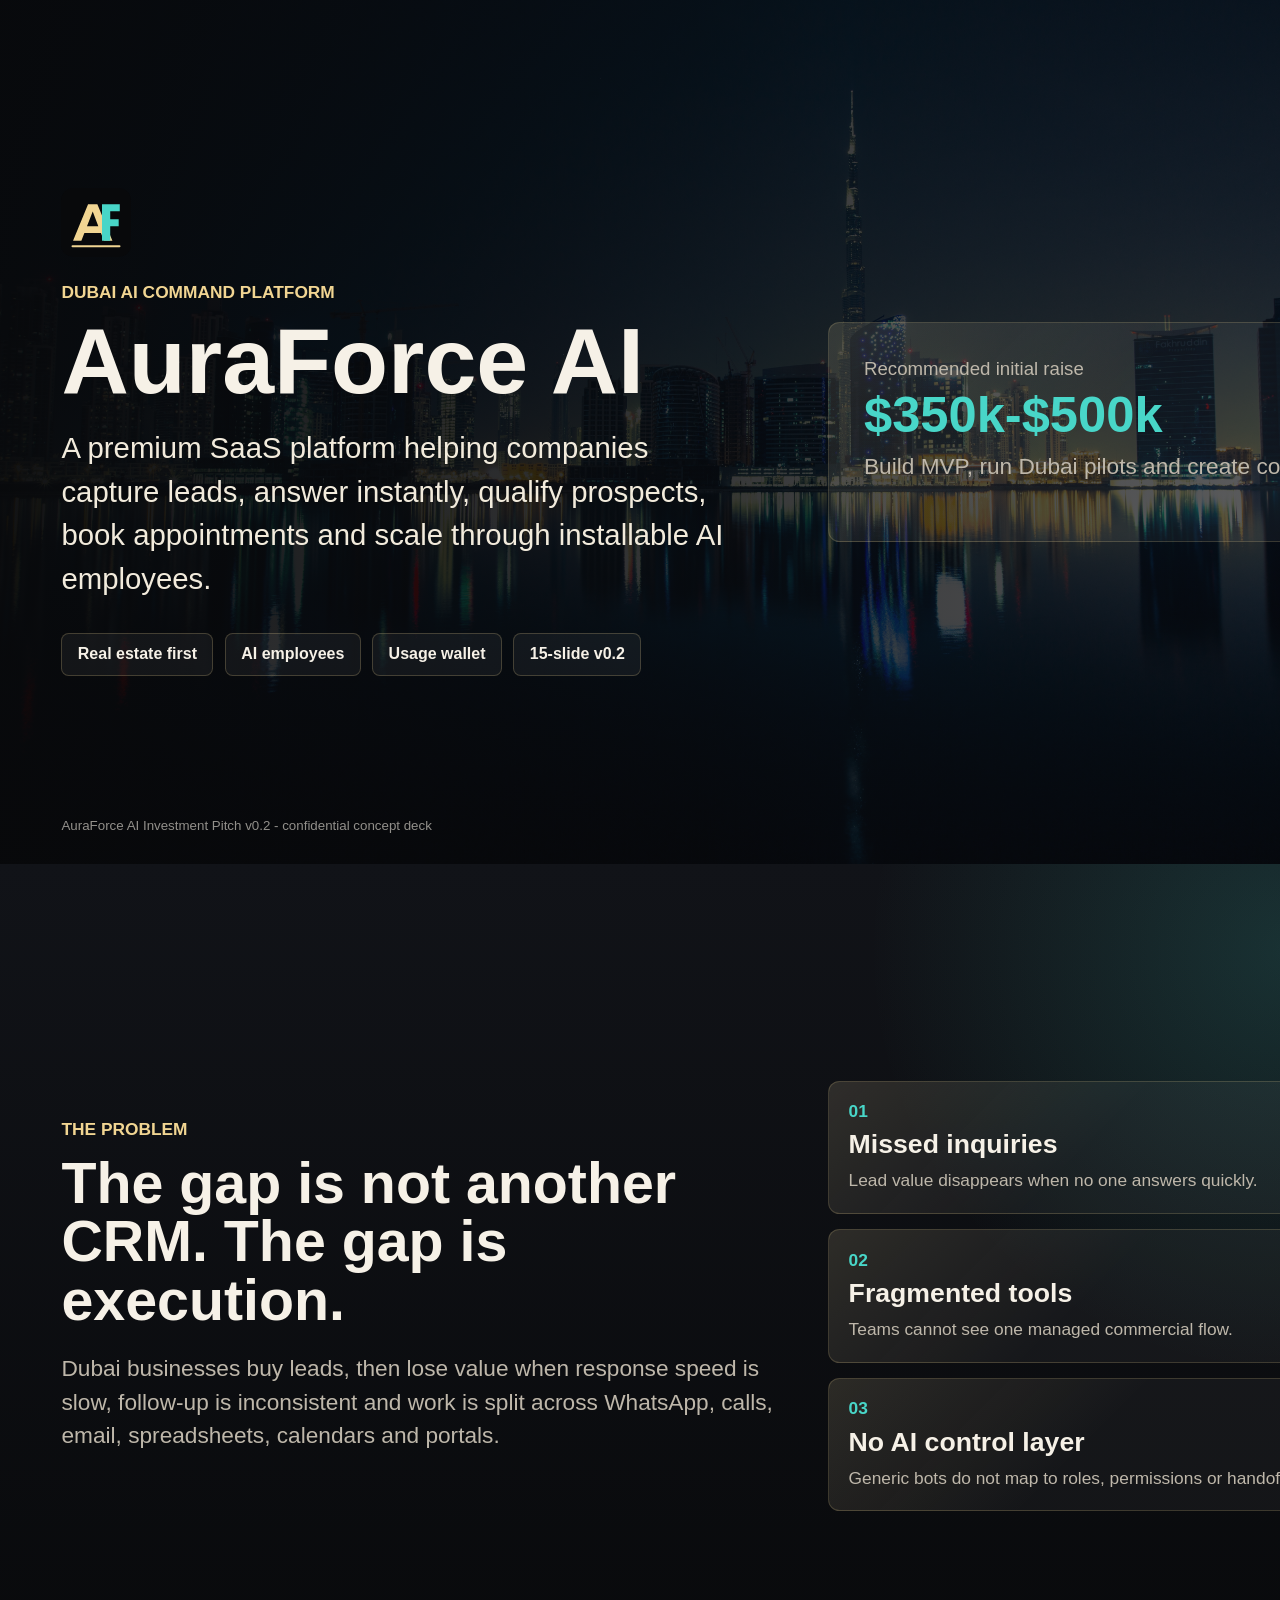
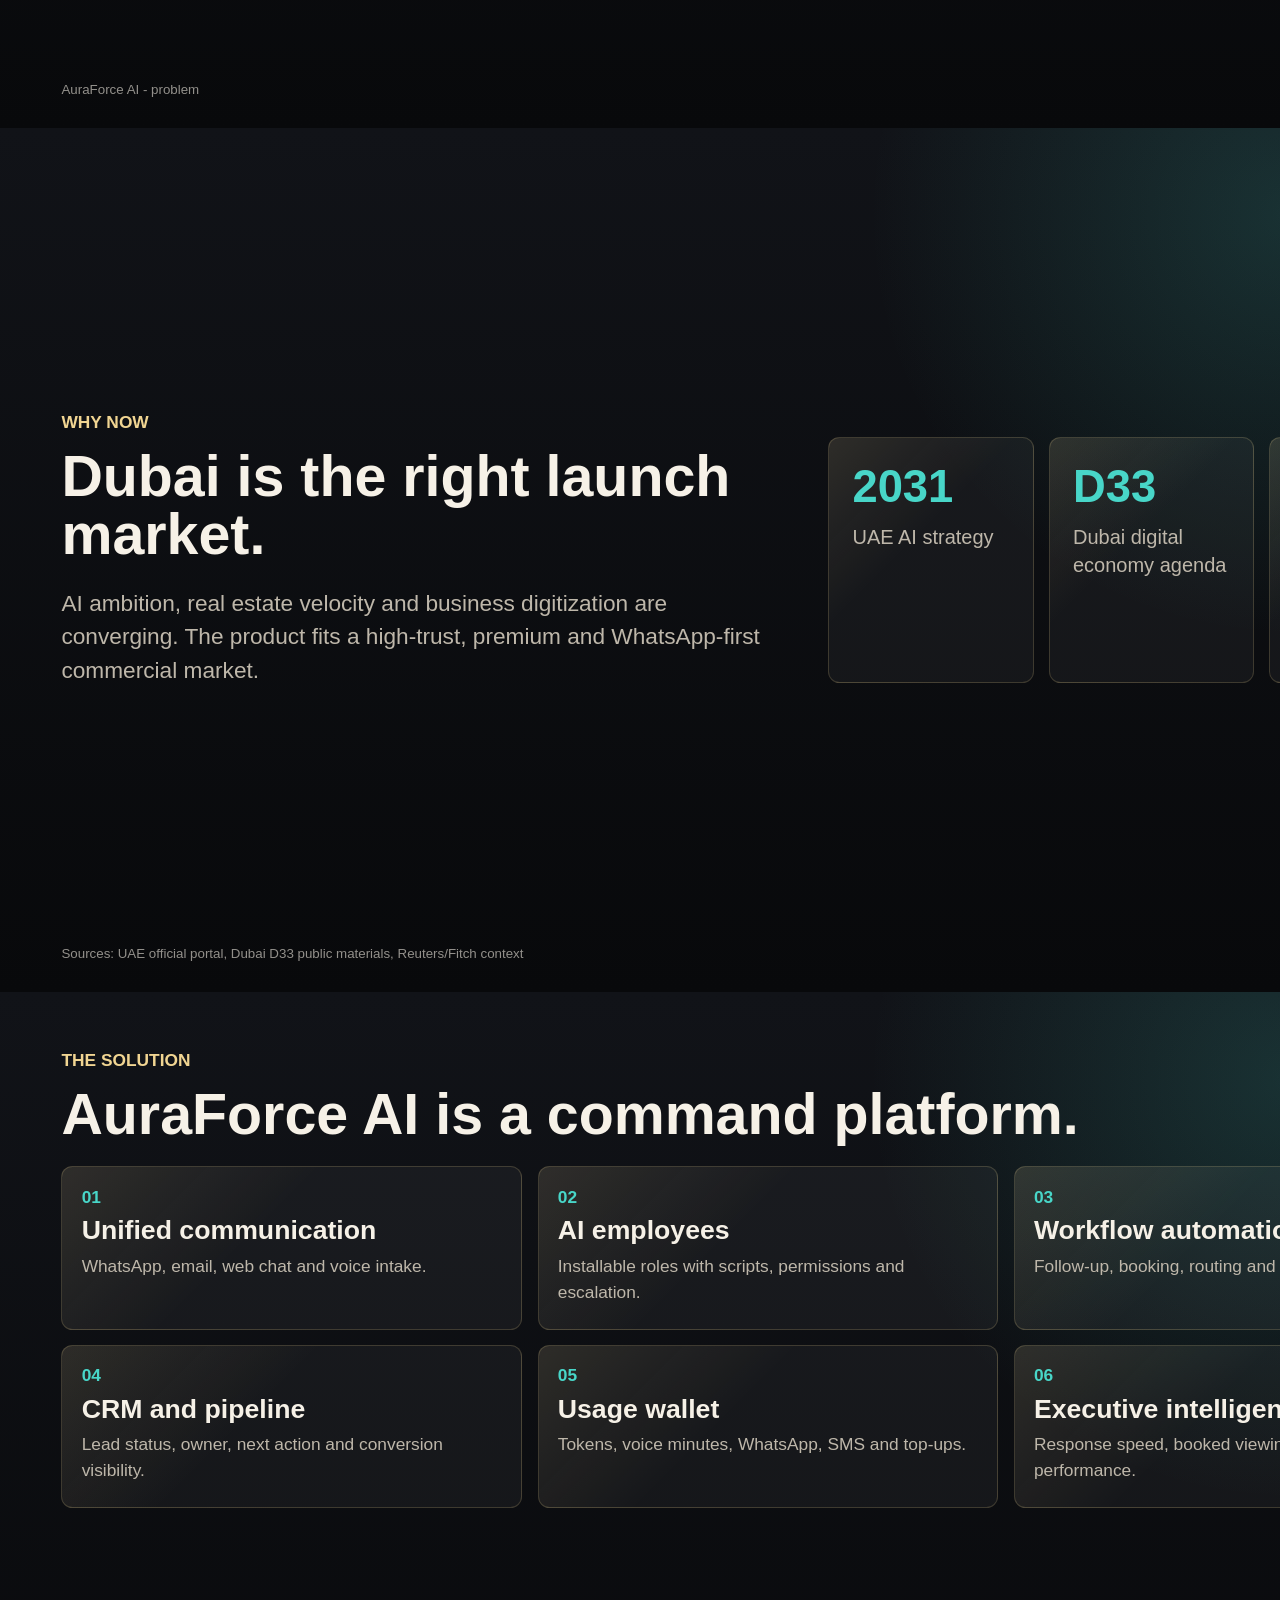
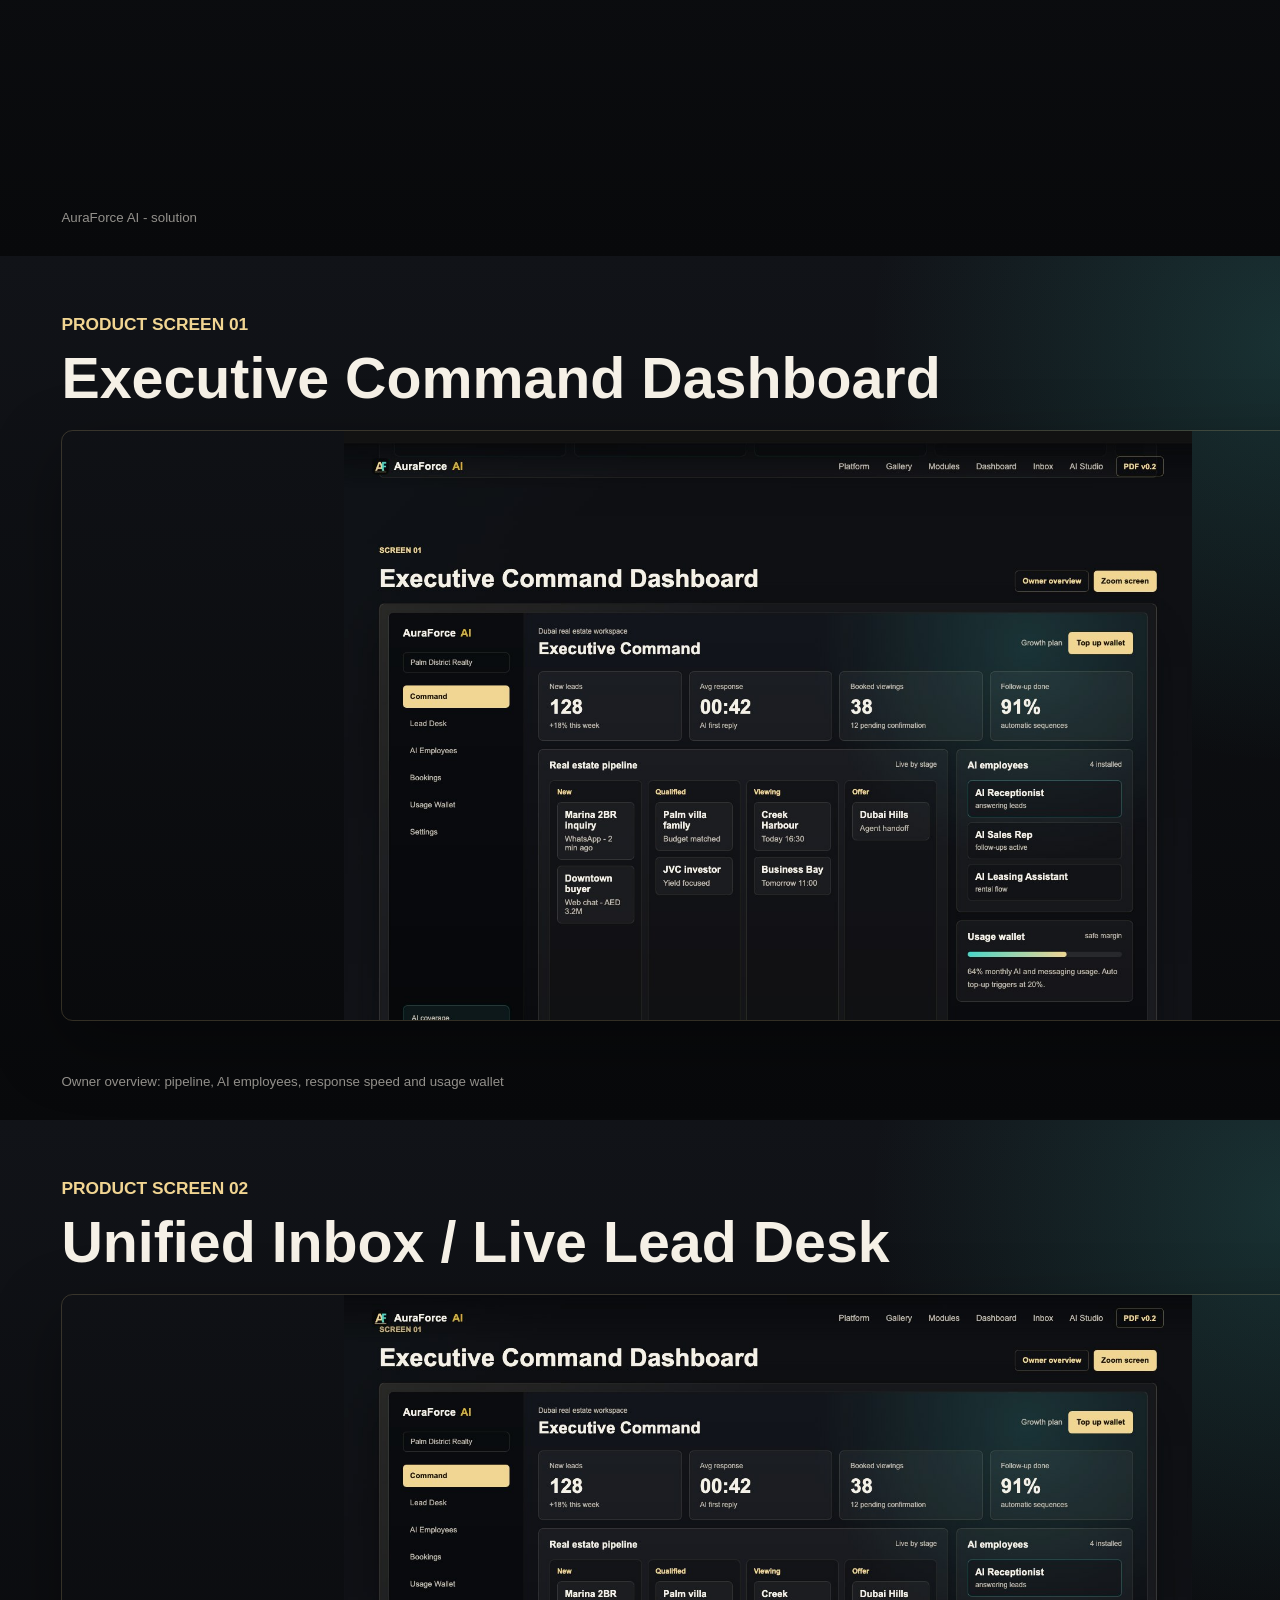
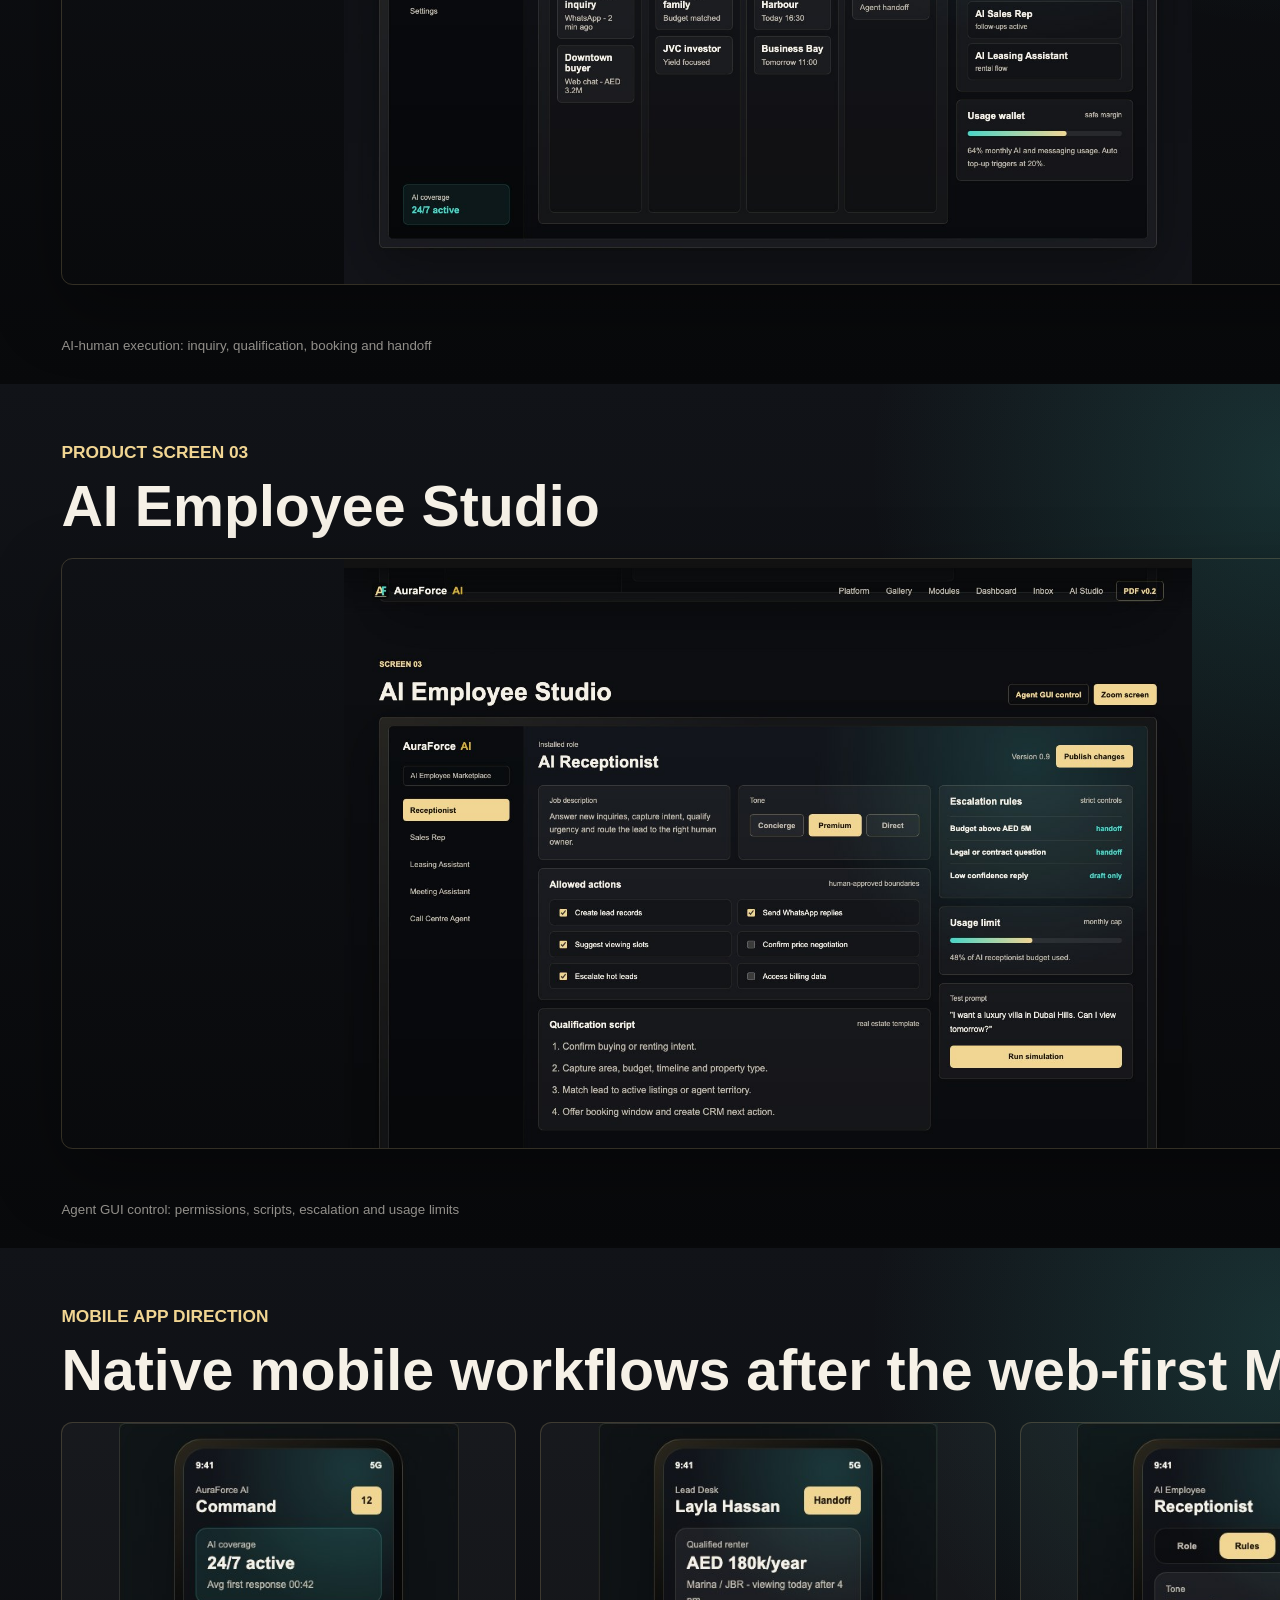
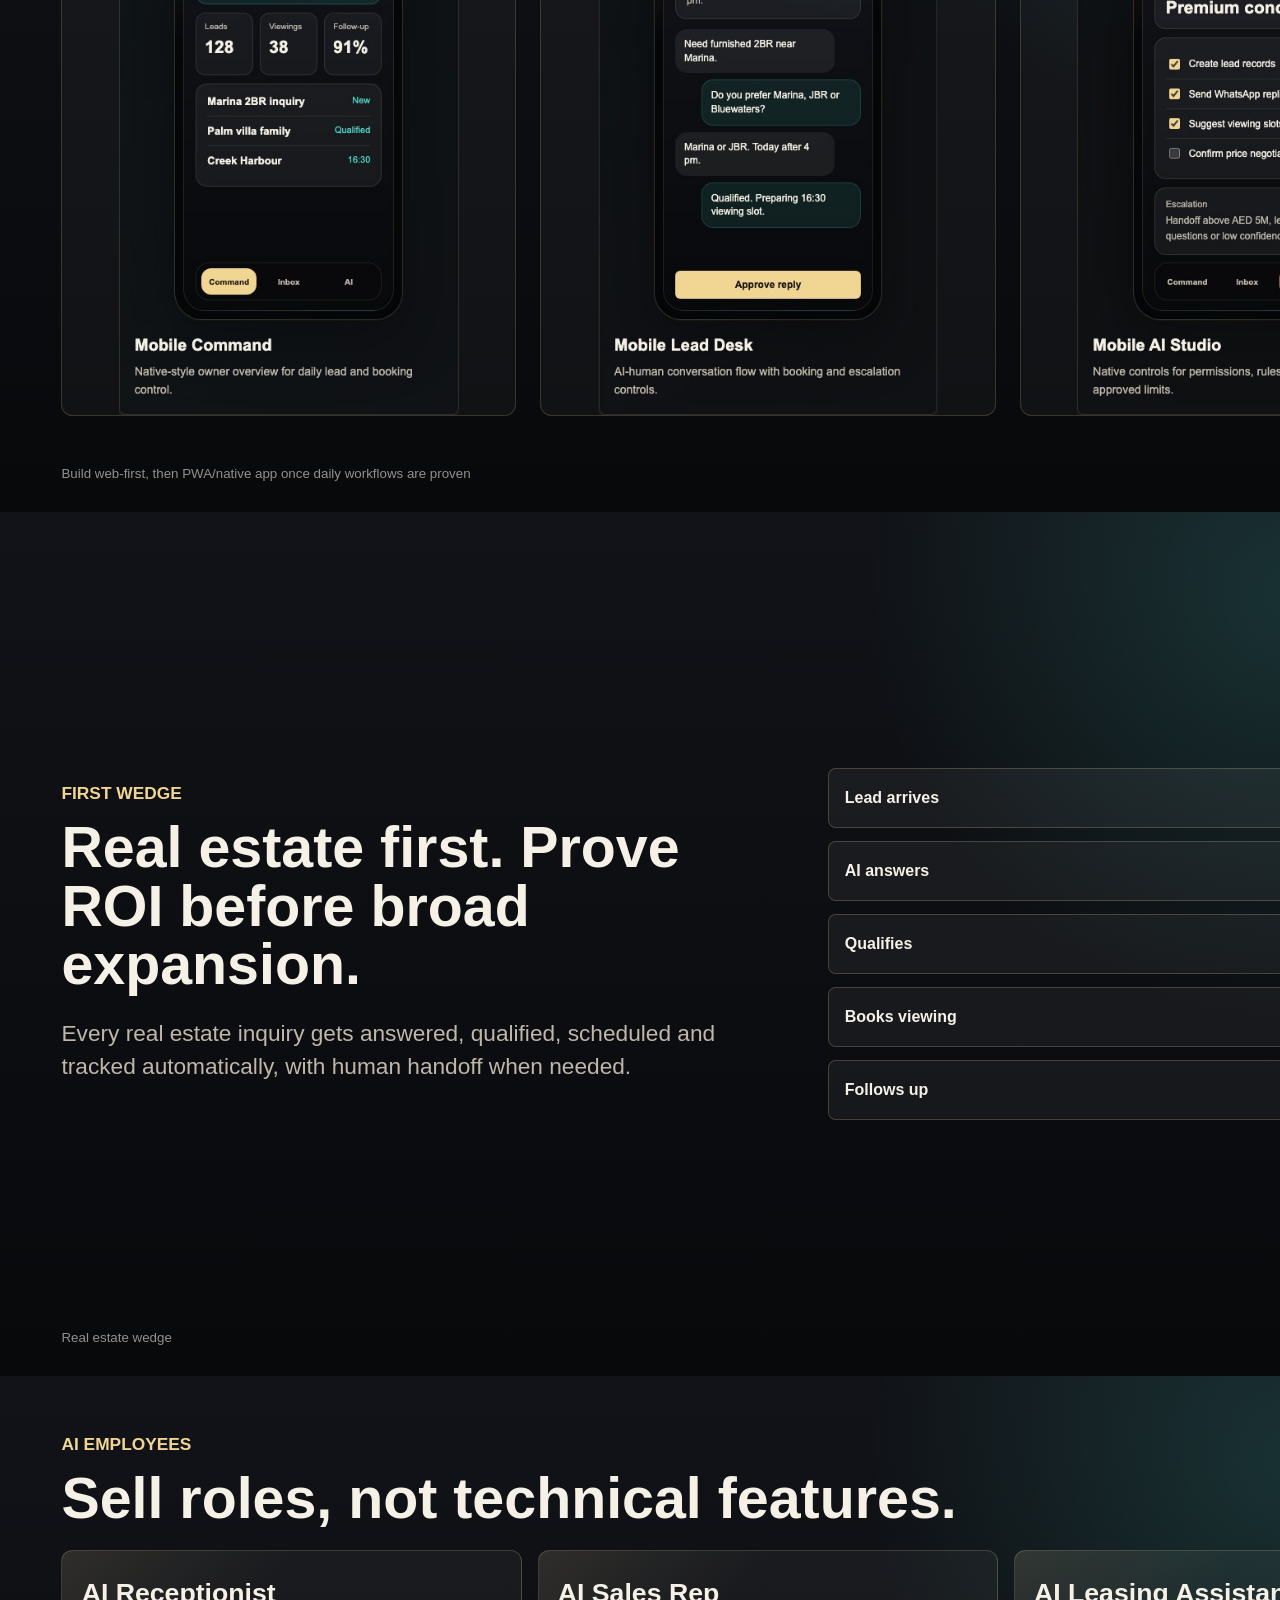
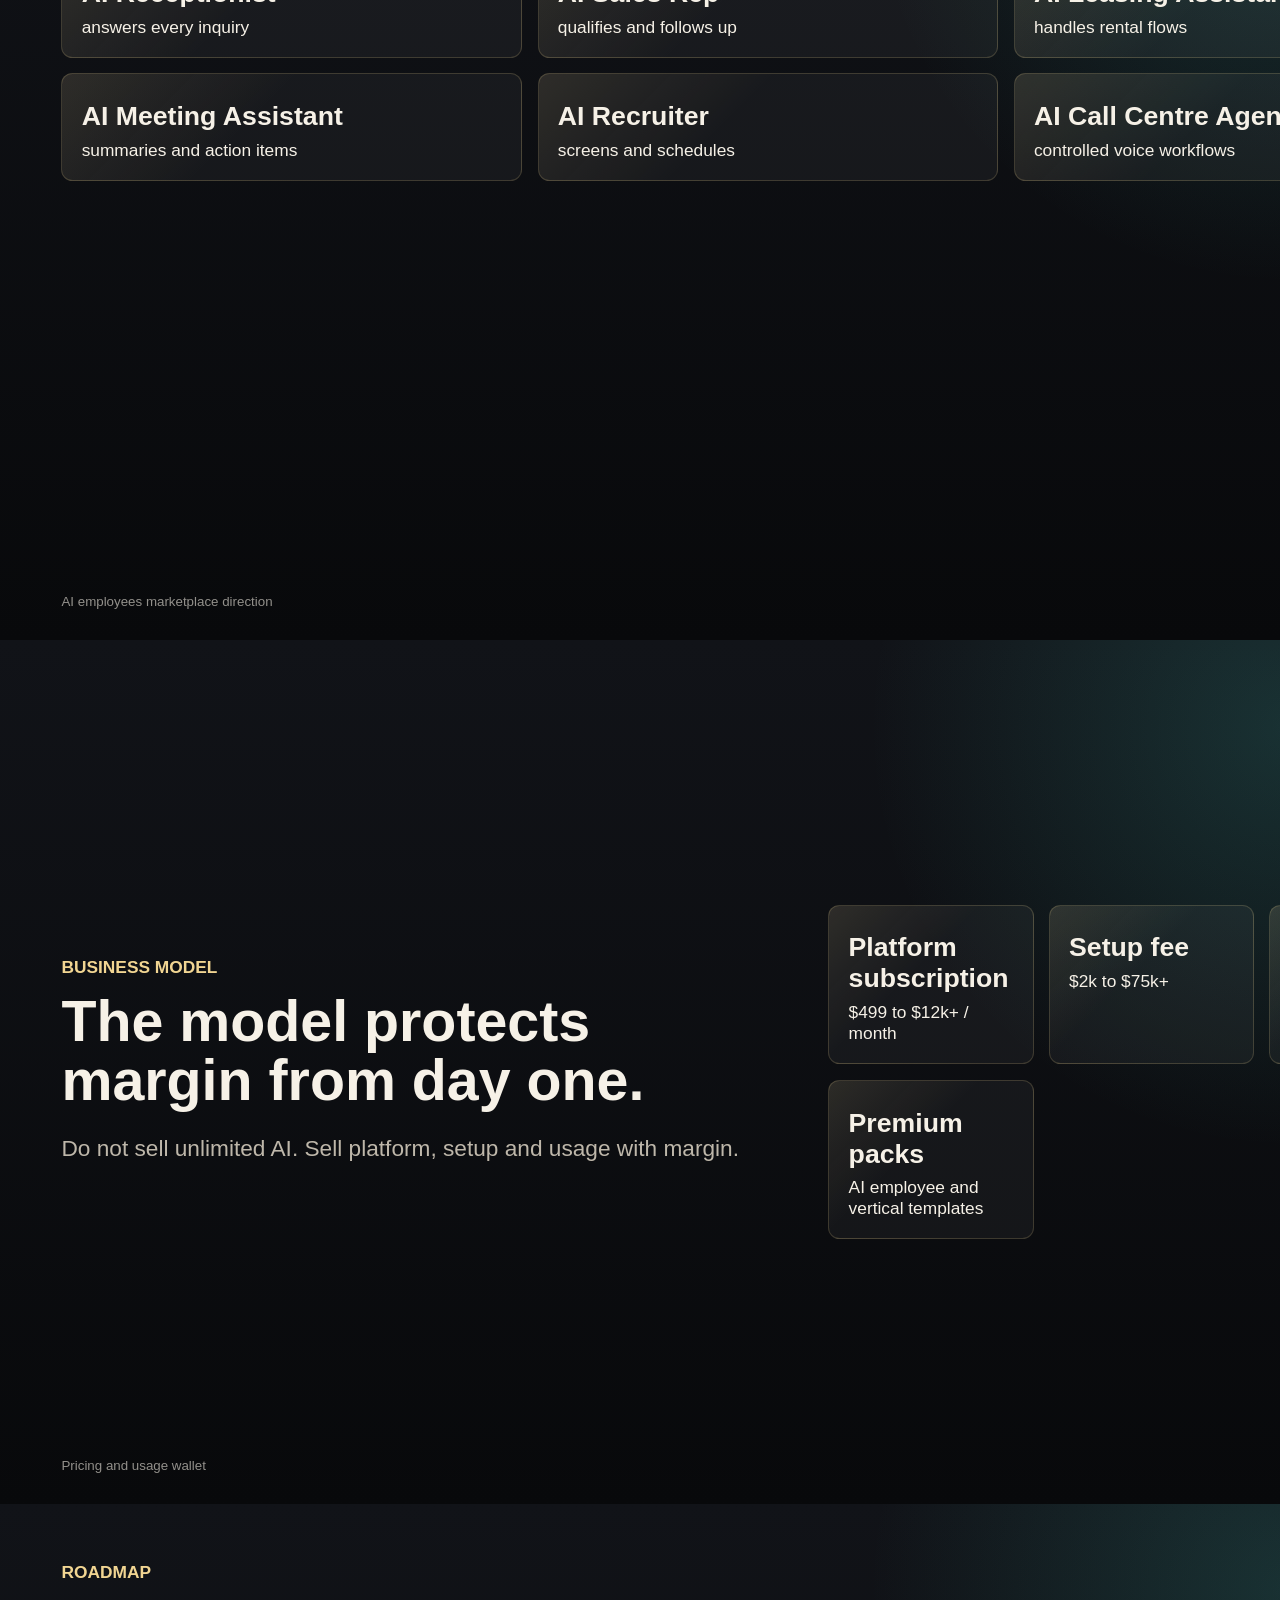
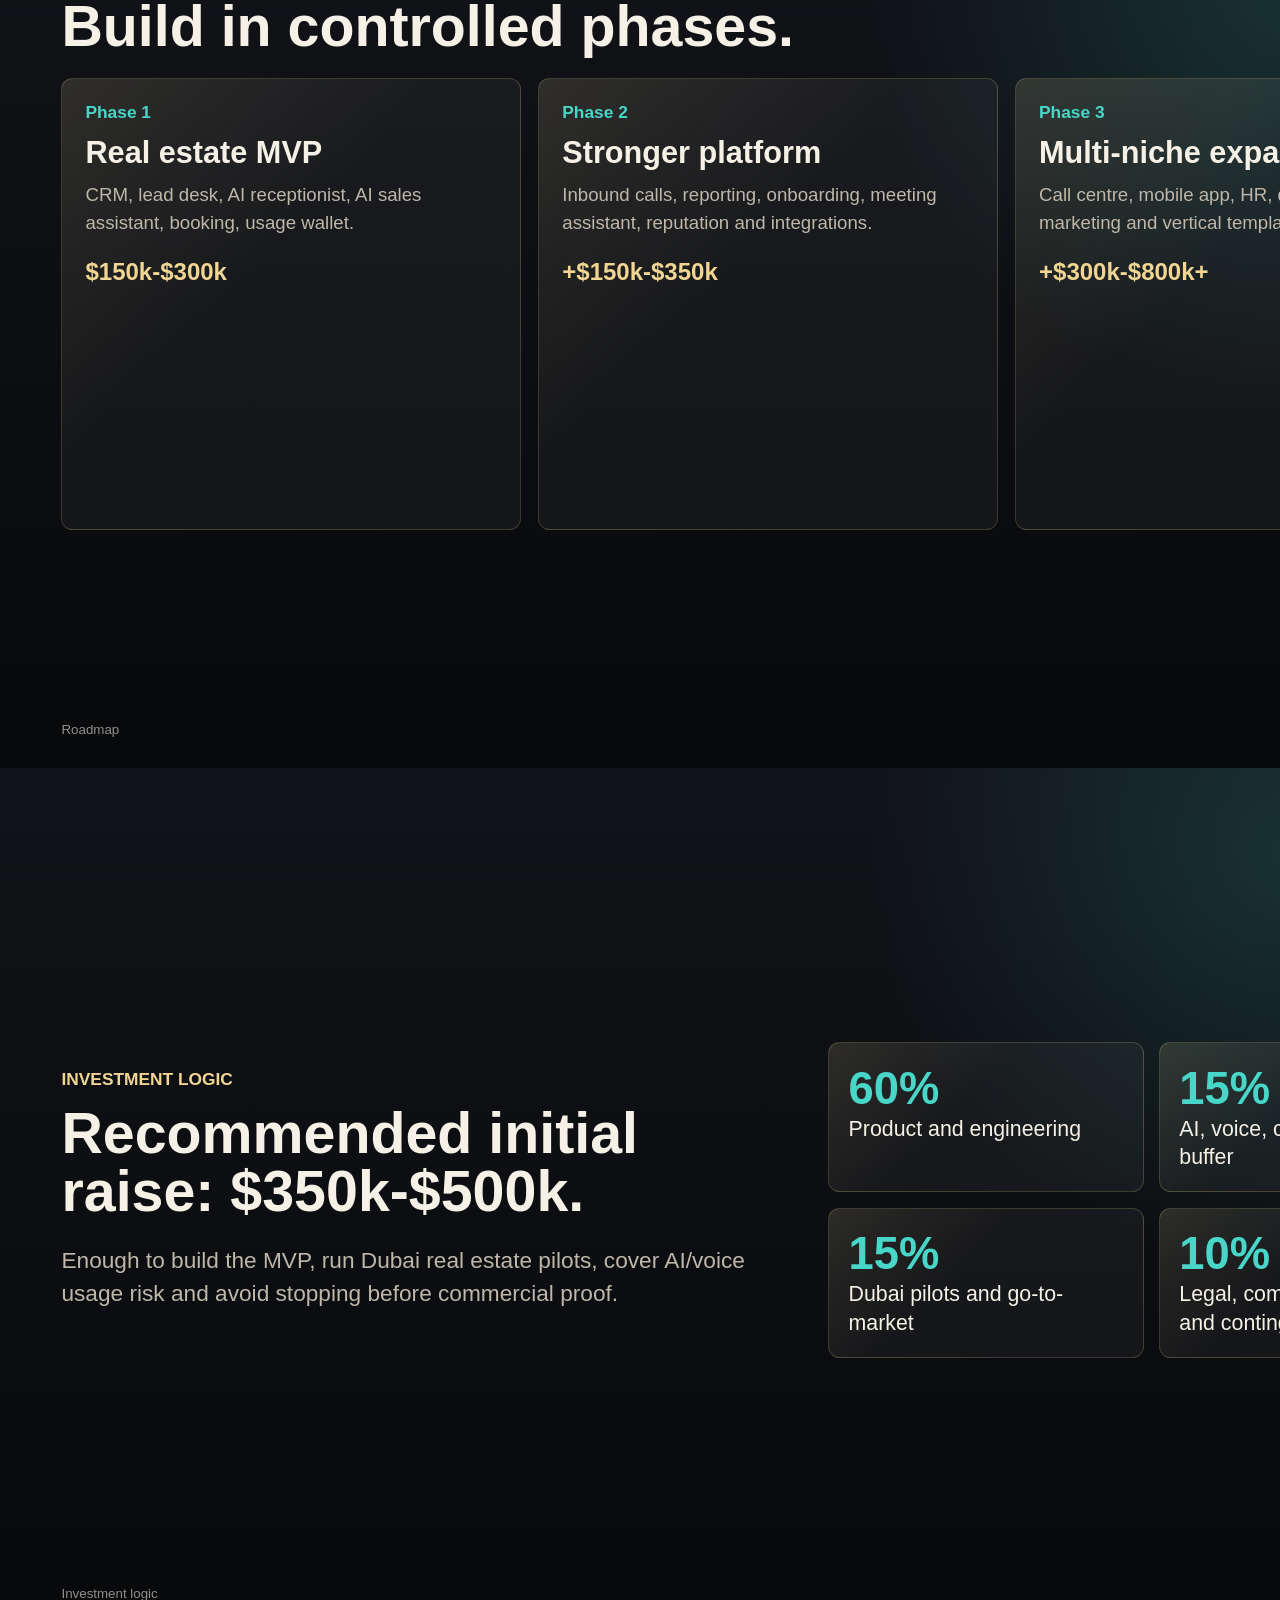
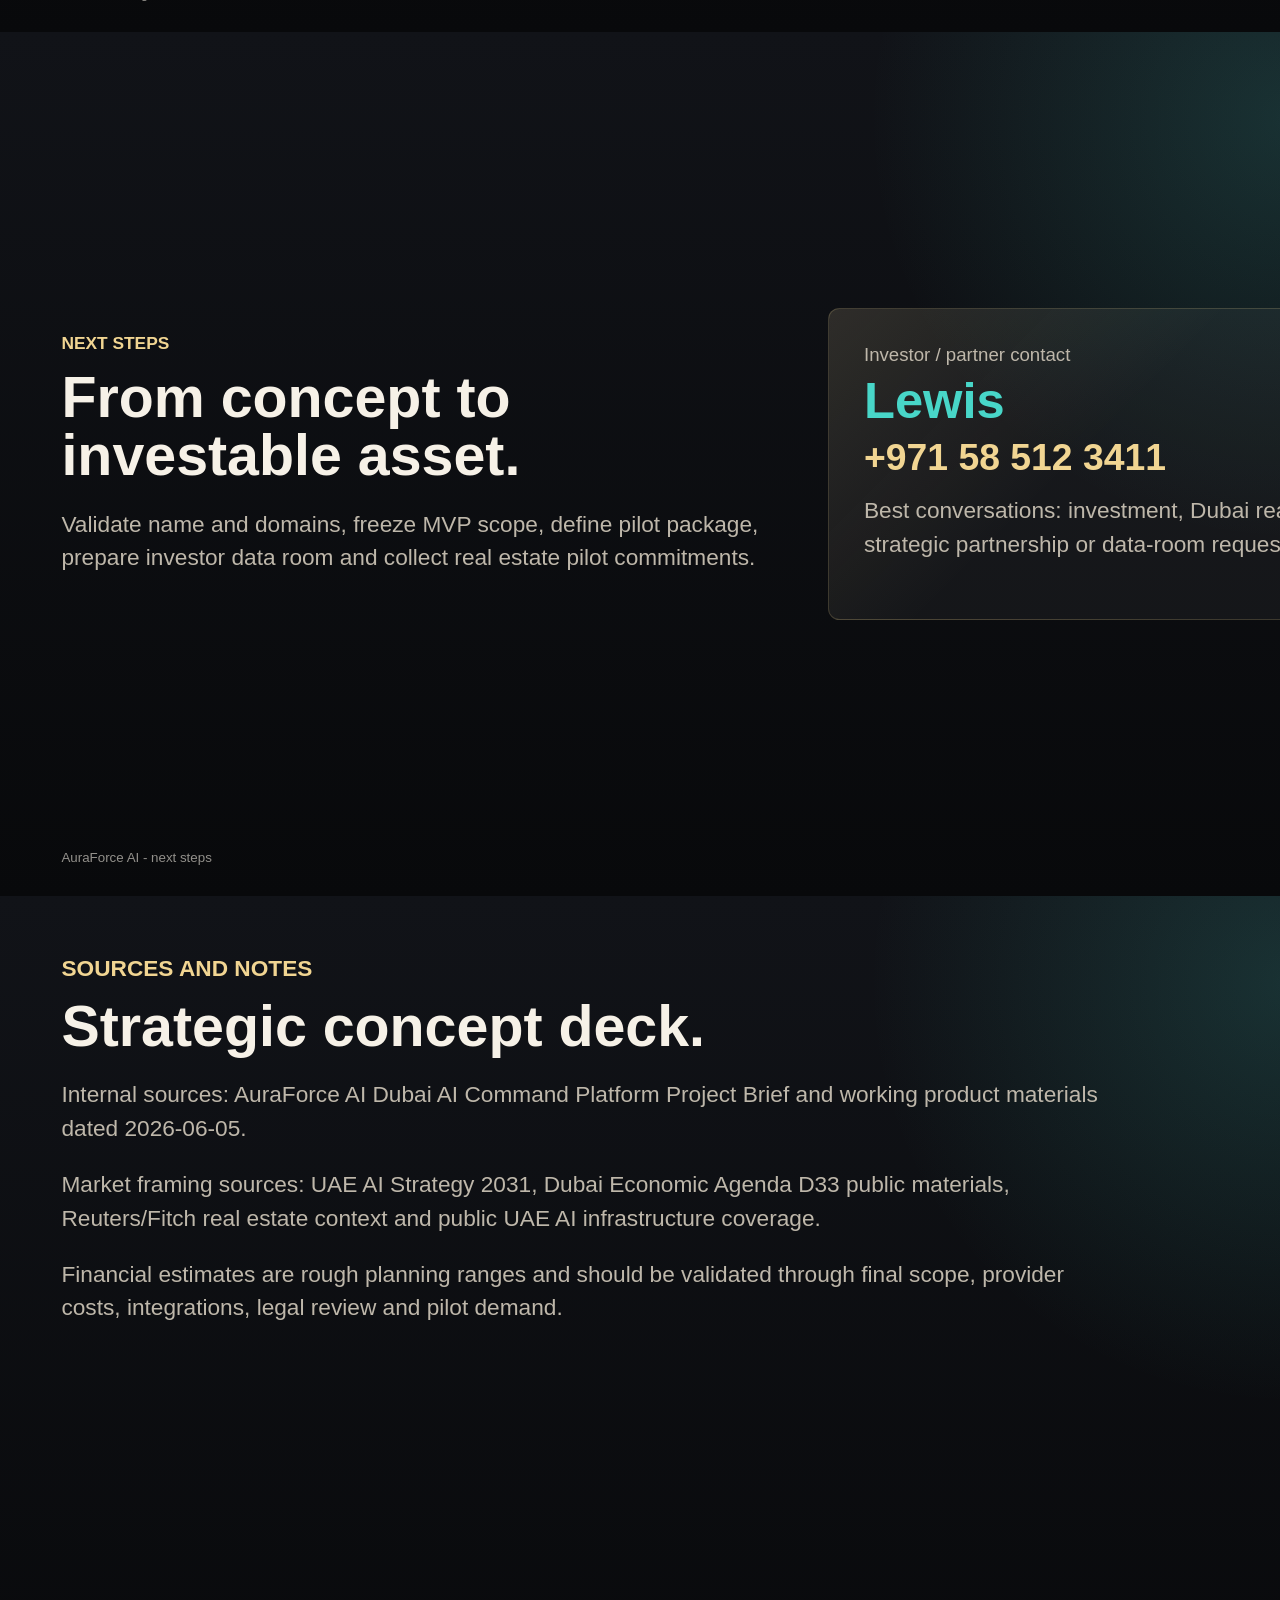
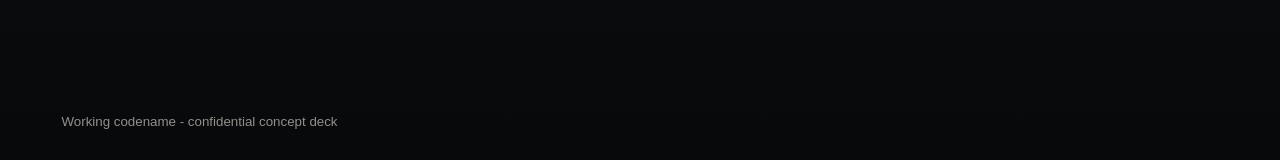
==== web/pitch-v0-2.html @ 34d178dd "Initial AuraForce AI project" ====
<!doctype html>
<html lang="en">
  <head>
    <meta charset="utf-8">
    <meta name="viewport" content="width=device-width, initial-scale=1">
    <title>AuraForce AI Investment Pitch v0.2</title>
    <link rel="icon" type="image/svg+xml" href="../brand/auraforce-logo.svg">
    <link rel="stylesheet" href="pitch.css">
  </head>
  <body>
    <main class="deck">
      <section class="slide cover-slide">
        <div class="slide-bg"></div>
        <div class="slide-content cover-layout">
          <div>
            <img class="deck-logo" src="../brand/auraforce-logo.svg" alt="AuraForce AI logo">
            <p class="eyebrow">Dubai AI command platform</p>
            <h1>AuraForce AI</h1>
            <p class="lead">
              A premium SaaS platform helping companies capture leads, answer instantly,
              qualify prospects, book appointments and scale through installable AI employees.
            </p>
            <div class="tag-row">
              <span>Real estate first</span>
              <span>AI employees</span>
              <span>Usage wallet</span>
              <span>15-slide v0.2</span>
            </div>
          </div>
          <div class="deck-card">
            <span>Recommended initial raise</span>
            <strong>$350k-$500k</strong>
            <p>Build MVP, run Dubai pilots and create commercial proof.</p>
          </div>
        </div>
        <footer>AuraForce AI Investment Pitch v0.2 - confidential concept deck</footer>
      </section>

      <section class="slide">
        <div class="slide-content split">
          <div>
            <p class="eyebrow">The problem</p>
            <h2>The gap is not another CRM. The gap is execution.</h2>
            <p>
              Dubai businesses buy leads, then lose value when response speed is slow,
              follow-up is inconsistent and work is split across WhatsApp, calls, email,
              spreadsheets, calendars and portals.
            </p>
          </div>
          <div class="proof-list">
            <article><span>01</span><strong>Missed inquiries</strong><p>Lead value disappears when no one answers quickly.</p></article>
            <article><span>02</span><strong>Fragmented tools</strong><p>Teams cannot see one managed commercial flow.</p></article>
            <article><span>03</span><strong>No AI control layer</strong><p>Generic bots do not map to roles, permissions or handoff.</p></article>
          </div>
        </div>
        <footer>AuraForce AI - problem</footer>
      </section>

      <section class="slide">
        <div class="slide-content why-layout">
          <div>
            <p class="eyebrow">Why now</p>
            <h2>Dubai is the right launch market.</h2>
            <p>
              AI ambition, real estate velocity and business digitization are converging.
              The product fits a high-trust, premium and WhatsApp-first commercial market.
            </p>
          </div>
          <div class="stat-grid">
            <article><strong>2031</strong><span>UAE AI strategy</span></article>
            <article><strong>D33</strong><span>Dubai digital economy agenda</span></article>
            <article><strong>Real estate</strong><span>High-value leads justify automation ROI</span></article>
          </div>
        </div>
        <footer>Sources: UAE official portal, Dubai D33 public materials, Reuters/Fitch context</footer>
      </section>

      <section class="slide">
        <div class="slide-content">
          <p class="eyebrow">The solution</p>
          <h2>AuraForce AI is a command platform.</h2>
          <div class="module-grid">
            <article><span>01</span><strong>Unified communication</strong><p>WhatsApp, email, web chat and voice intake.</p></article>
            <article><span>02</span><strong>AI employees</strong><p>Installable roles with scripts, permissions and escalation.</p></article>
            <article><span>03</span><strong>Workflow automation</strong><p>Follow-up, booking, routing and reminders.</p></article>
            <article><span>04</span><strong>CRM and pipeline</strong><p>Lead status, owner, next action and conversion visibility.</p></article>
            <article><span>05</span><strong>Usage wallet</strong><p>Tokens, voice minutes, WhatsApp, SMS and top-ups.</p></article>
            <article><span>06</span><strong>Executive intelligence</strong><p>Response speed, booked viewings, revenue and AI performance.</p></article>
          </div>
        </div>
        <footer>AuraForce AI - solution</footer>
      </section>

      <section class="slide screen-slide">
        <div class="slide-content">
          <p class="eyebrow">Product screen 01</p>
          <h2>Executive Command Dashboard</h2>
          <img src="../assets/screens/01-command-dashboard.png" alt="AuraForce AI command dashboard">
        </div>
        <footer>Owner overview: pipeline, AI employees, response speed and usage wallet</footer>
      </section>

      <section class="slide screen-slide">
        <div class="slide-content">
          <p class="eyebrow">Product screen 02</p>
          <h2>Unified Inbox / Live Lead Desk</h2>
          <img src="../assets/screens/02-unified-inbox.png" alt="AuraForce AI unified inbox">
        </div>
        <footer>AI-human execution: inquiry, qualification, booking and handoff</footer>
      </section>

      <section class="slide screen-slide">
        <div class="slide-content">
          <p class="eyebrow">Product screen 03</p>
          <h2>AI Employee Studio</h2>
          <img src="../assets/screens/03-ai-employee-studio.png" alt="AuraForce AI employee studio">
        </div>
        <footer>Agent GUI control: permissions, scripts, escalation and usage limits</footer>
      </section>

      <section class="slide mobile-slide">
        <div class="slide-content">
          <p class="eyebrow">Mobile app direction</p>
          <h2>Native mobile workflows after the web-first MVP.</h2>
          <div class="mobile-strip">
            <img src="../assets/screens/mobile-01-command.png" alt="AuraForce mobile command">
            <img src="../assets/screens/mobile-02-lead-desk.png" alt="AuraForce mobile lead desk">
            <img src="../assets/screens/mobile-03-ai-studio.png" alt="AuraForce mobile AI studio">
          </div>
        </div>
        <footer>Build web-first, then PWA/native app once daily workflows are proven</footer>
      </section>

      <section class="slide">
        <div class="slide-content split">
          <div>
            <p class="eyebrow">First wedge</p>
            <h2>Real estate first. Prove ROI before broad expansion.</h2>
            <p>
              Every real estate inquiry gets answered, qualified, scheduled and tracked
              automatically, with human handoff when needed.
            </p>
          </div>
          <div class="flow-stack">
            <span>Lead arrives</span>
            <span>AI answers</span>
            <span>Qualifies</span>
            <span>Books viewing</span>
            <span>Follows up</span>
          </div>
        </div>
        <footer>Real estate wedge</footer>
      </section>

      <section class="slide">
        <div class="slide-content">
          <p class="eyebrow">AI employees</p>
          <h2>Sell roles, not technical features.</h2>
          <div class="employee-slide-grid">
            <article><strong>AI Receptionist</strong><span>answers every inquiry</span></article>
            <article><strong>AI Sales Rep</strong><span>qualifies and follows up</span></article>
            <article><strong>AI Leasing Assistant</strong><span>handles rental flows</span></article>
            <article><strong>AI Meeting Assistant</strong><span>summaries and action items</span></article>
            <article><strong>AI Recruiter</strong><span>screens and schedules</span></article>
            <article><strong>AI Call Centre Agent</strong><span>controlled voice workflows</span></article>
          </div>
        </div>
        <footer>AI employees marketplace direction</footer>
      </section>

      <section class="slide">
        <div class="slide-content split">
          <div>
            <p class="eyebrow">Business model</p>
            <h2>The model protects margin from day one.</h2>
            <p>Do not sell unlimited AI. Sell platform, setup and usage with margin.</p>
          </div>
          <div class="pricing-grid">
            <article><strong>Platform subscription</strong><span>$499 to $12k+ / month</span></article>
            <article><strong>Setup fee</strong><span>$2k to $75k+</span></article>
            <article><strong>Usage revenue</strong><span>tokens, calls, messages, storage</span></article>
            <article><strong>Premium packs</strong><span>AI employee and vertical templates</span></article>
          </div>
        </div>
        <footer>Pricing and usage wallet</footer>
      </section>

      <section class="slide">
        <div class="slide-content">
          <p class="eyebrow">Roadmap</p>
          <h2>Build in controlled phases.</h2>
          <div class="roadmap-grid">
            <article><span>Phase 1</span><strong>Real estate MVP</strong><p>CRM, lead desk, AI receptionist, AI sales assistant, booking, usage wallet.</p><em>$150k-$300k</em></article>
            <article><span>Phase 2</span><strong>Stronger platform</strong><p>Inbound calls, reporting, onboarding, meeting assistant, reputation and integrations.</p><em>+$150k-$350k</em></article>
            <article><span>Phase 3</span><strong>Multi-niche expansion</strong><p>Call centre, mobile app, HR, documents, marketing and vertical templates.</p><em>+$300k-$800k+</em></article>
          </div>
        </div>
        <footer>Roadmap</footer>
      </section>

      <section class="slide">
        <div class="slide-content split">
          <div>
            <p class="eyebrow">Investment logic</p>
            <h2>Recommended initial raise: $350k-$500k.</h2>
            <p>
              Enough to build the MVP, run Dubai real estate pilots, cover AI/voice usage
              risk and avoid stopping before commercial proof.
            </p>
          </div>
          <div class="funds-grid">
            <article><strong>60%</strong><span>Product and engineering</span></article>
            <article><strong>15%</strong><span>AI, voice, cloud and infra buffer</span></article>
            <article><strong>15%</strong><span>Dubai pilots and go-to-market</span></article>
            <article><strong>10%</strong><span>Legal, compliance, design and contingency</span></article>
          </div>
        </div>
        <footer>Investment logic</footer>
      </section>

      <section class="slide">
        <div class="slide-content split">
          <div>
            <p class="eyebrow">Next steps</p>
            <h2>From concept to investable asset.</h2>
            <p>
              Validate name and domains, freeze MVP scope, define pilot package,
              prepare investor data room and collect real estate pilot commitments.
            </p>
          </div>
          <div class="contact-card">
            <span>Investor / partner contact</span>
            <strong>Lewis</strong>
            <a href="tel:+971585123411">+971 58 512 3411</a>
            <p>Best conversations: investment, Dubai real estate pilot, strategic partnership or data-room request.</p>
          </div>
        </div>
        <footer>AuraForce AI - next steps</footer>
      </section>

      <section class="slide sources-slide">
        <div class="slide-content">
          <p class="eyebrow">Sources and notes</p>
          <h2>Strategic concept deck.</h2>
          <p>
            Internal sources: AuraForce AI Dubai AI Command Platform Project Brief and working
            product materials dated 2026-06-05.
          </p>
          <p>
            Market framing sources: UAE AI Strategy 2031, Dubai Economic Agenda D33 public
            materials, Reuters/Fitch real estate context and public UAE AI infrastructure coverage.
          </p>
          <p>
            Financial estimates are rough planning ranges and should be validated through final
            scope, provider costs, integrations, legal review and pilot demand.
          </p>
        </div>
        <footer>Working codename - confidential concept deck</footer>
      </section>
    </main>
  </body>
</html>
---- web/pitch.css ----
:root {
  --obsidian: #08090b;
  --charcoal: #111318;
  --gold: #d4af37;
  --champagne: #f1d592;
  --aqua: #48d6c8;
  --text: #f6f1e7;
  --muted: #beb7aa;
}

* {
  box-sizing: border-box;
}

html,
body {
  margin: 0;
  background: var(--obsidian);
  color: var(--text);
  font-family: Inter, "Plus Jakarta Sans", Arial, sans-serif;
}

.deck {
  background: var(--obsidian);
}

.slide {
  position: relative;
  width: 16in;
  height: 9in;
  overflow: hidden;
  page-break-after: always;
  padding: 0.58in 0.64in;
  background:
    radial-gradient(circle at 84% 10%, rgba(72, 214, 200, 0.16), transparent 28%),
    linear-gradient(180deg, #111318, #08090b);
}

.slide-content {
  position: relative;
  z-index: 2;
  height: 100%;
}

.cover-slide {
  background: #08090b;
}

.slide-bg {
  position: absolute;
  inset: 0;
  background-image:
    linear-gradient(90deg, rgba(8, 9, 11, 0.96), rgba(8, 9, 11, 0.64)),
    url("../assets/hero-dubai-skyline.jpg");
  background-size: cover;
  background-position: center;
}

.cover-layout,
.split,
.why-layout {
  display: grid;
  grid-template-columns: minmax(0, 1.05fr) minmax(0, 0.95fr);
  gap: 0.55in;
  align-items: center;
}

.eyebrow {
  margin: 0 0 0.12in;
  color: var(--champagne);
  font-size: 13pt;
  font-weight: 850;
  text-transform: uppercase;
}

h1,
h2,
h3,
p {
  margin-top: 0;
}

h1 {
  margin-bottom: 0.22in;
  font-size: 70pt;
  line-height: 0.94;
  letter-spacing: 0;
}

h2 {
  margin-bottom: 0.24in;
  font-size: 43pt;
  line-height: 1.02;
  letter-spacing: 0;
}

p,
li {
  color: var(--muted);
  font-size: 17pt;
  line-height: 1.48;
}

.lead {
  max-width: 7in;
  color: #f2ebdc;
  font-size: 22pt;
}

.deck-logo {
  width: 0.72in;
  height: 0.72in;
  display: block;
  margin-bottom: 0.24in;
  border-radius: 0.12in;
}

.tag-row {
  display: flex;
  gap: 0.12in;
  margin-top: 0.34in;
}

.tag-row span,
.flow-stack span {
  border: 1px solid rgba(241, 213, 146, 0.22);
  border-radius: 0.08in;
  padding: 0.12in 0.16in;
  background: rgba(255, 255, 255, 0.05);
  color: var(--text);
  font-weight: 850;
}

.deck-card,
.contact-card,
.proof-list article,
.module-grid article,
.stat-grid article,
.employee-slide-grid article,
.pricing-grid article,
.roadmap-grid article,
.funds-grid article {
  border: 1px solid rgba(241, 213, 146, 0.18);
  border-radius: 0.12in;
  background:
    linear-gradient(135deg, rgba(241, 213, 146, 0.1), transparent 42%),
    rgba(255, 255, 255, 0.045);
}

.deck-card,
.contact-card {
  padding: 0.36in;
}

.deck-card span,
.contact-card span {
  color: var(--muted);
  font-size: 14pt;
}

.deck-card strong,
.contact-card strong {
  display: block;
  margin: 0.1in 0;
  color: var(--aqua);
  font-size: 38pt;
  line-height: 1;
}

.contact-card a {
  display: block;
  margin-bottom: 0.16in;
  color: var(--champagne);
  font-size: 28pt;
  font-weight: 900;
  text-decoration: none;
}

.proof-list {
  display: grid;
  gap: 0.16in;
}

.proof-list article,
.module-grid article,
.employee-slide-grid article,
.pricing-grid article,
.funds-grid article {
  padding: 0.2in;
}

.proof-list span,
.module-grid span,
.roadmap-grid span {
  display: block;
  color: var(--aqua);
  font-size: 13pt;
  font-weight: 900;
}

.proof-list strong,
.module-grid strong,
.employee-slide-grid strong,
.pricing-grid strong {
  display: block;
  margin: 0.08in 0;
  font-size: 20pt;
}

.proof-list p,
.module-grid p,
.pricing-grid span,
.employee-slide-grid span {
  margin: 0;
  font-size: 13pt;
}

.stat-grid {
  display: grid;
  grid-template-columns: repeat(3, 1fr);
  gap: 0.16in;
}

.stat-grid article {
  min-height: 2.1in;
  padding: 0.24in;
}

.stat-grid strong {
  display: block;
  color: var(--aqua);
  font-size: 34pt;
}

.stat-grid span {
  display: block;
  margin-top: 0.1in;
  color: var(--muted);
  font-size: 15pt;
  line-height: 1.4;
}

.module-grid,
.employee-slide-grid,
.pricing-grid,
.funds-grid {
  display: grid;
  grid-template-columns: repeat(3, 1fr);
  gap: 0.16in;
}

.module-grid article {
  min-height: 1.7in;
}

.screen-slide .slide-content {
  display: grid;
  grid-template-rows: auto auto minmax(0, 1fr);
}

.screen-slide img {
  width: 100%;
  max-height: 6.15in;
  object-fit: contain;
  border: 1px solid rgba(241, 213, 146, 0.18);
  border-radius: 0.12in;
  box-shadow: 0 0.24in 0.7in rgba(0, 0, 0, 0.34);
}

.mobile-slide .slide-content {
  display: grid;
  grid-template-rows: auto auto minmax(0, 1fr);
}

.mobile-strip {
  display: grid;
  grid-template-columns: repeat(3, 1fr);
  gap: 0.25in;
  align-items: start;
}

.mobile-strip img {
  width: 100%;
  max-height: 6.18in;
  object-fit: contain;
  border: 1px solid rgba(241, 213, 146, 0.18);
  border-radius: 0.12in;
  background: rgba(255, 255, 255, 0.035);
}

.flow-stack {
  display: grid;
  gap: 0.14in;
}

.flow-stack span {
  min-height: 0.62in;
  display: flex;
  align-items: center;
}

.roadmap-grid {
  display: grid;
  grid-template-columns: repeat(3, 1fr);
  gap: 0.18in;
}

.roadmap-grid article {
  min-height: 4.7in;
  padding: 0.24in;
}

.roadmap-grid strong {
  display: block;
  margin: 0.12in 0;
  font-size: 23pt;
}

.roadmap-grid p {
  font-size: 14pt;
}

.roadmap-grid em {
  display: block;
  margin-top: 0.22in;
  color: var(--champagne);
  font-size: 18pt;
  font-style: normal;
  font-weight: 900;
}

.funds-grid {
  grid-template-columns: repeat(2, 1fr);
}

.funds-grid strong {
  display: block;
  color: var(--aqua);
  font-size: 34pt;
}

.funds-grid span {
  display: block;
  color: var(--text);
  font-size: 16pt;
  line-height: 1.35;
}

.sources-slide p {
  max-width: 11in;
  font-size: 17pt;
}

footer {
  position: absolute;
  left: 0.64in;
  right: 0.64in;
  bottom: 0.32in;
  z-index: 3;
  color: rgba(246, 241, 231, 0.58);
  font-size: 10pt;
}

@media print {
  @page {
    size: 16in 9in;
    margin: 0;
  }

  body {
    -webkit-print-color-adjust: exact;
    print-color-adjust: exact;
  }
}
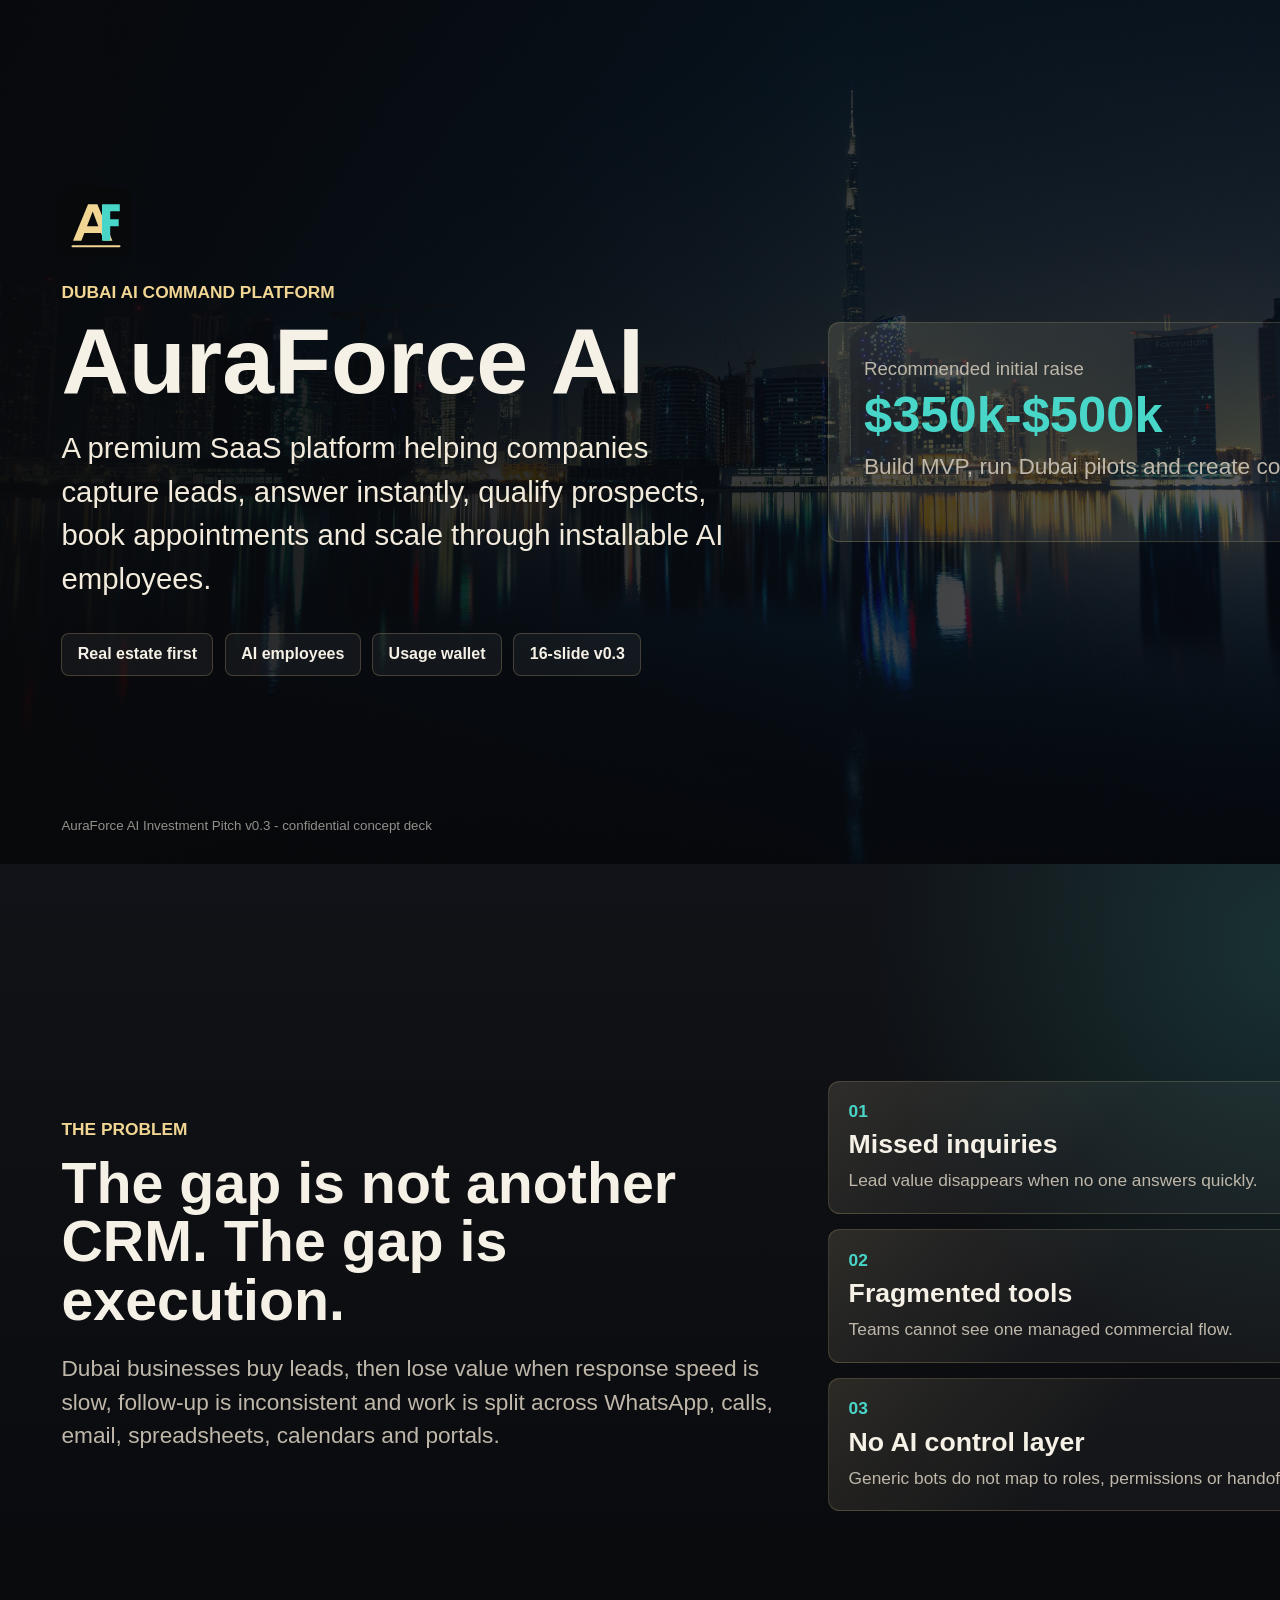
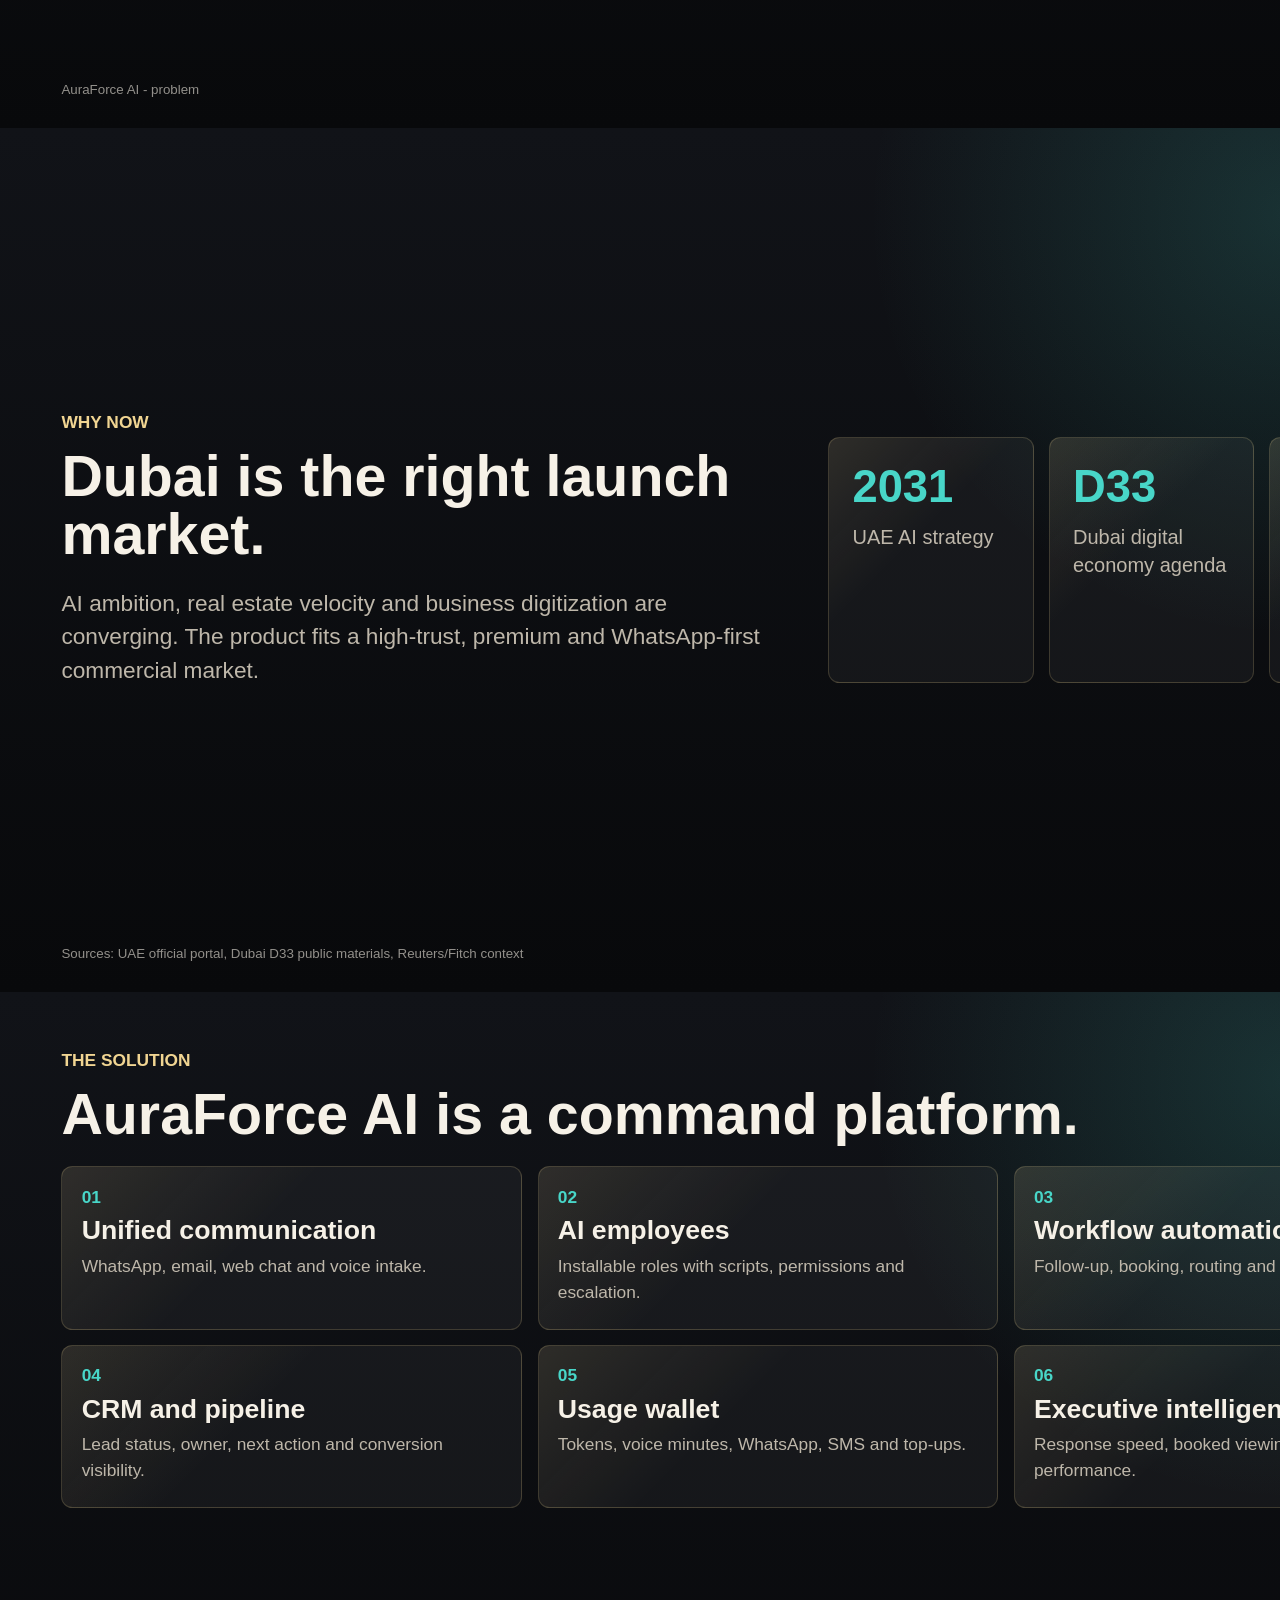
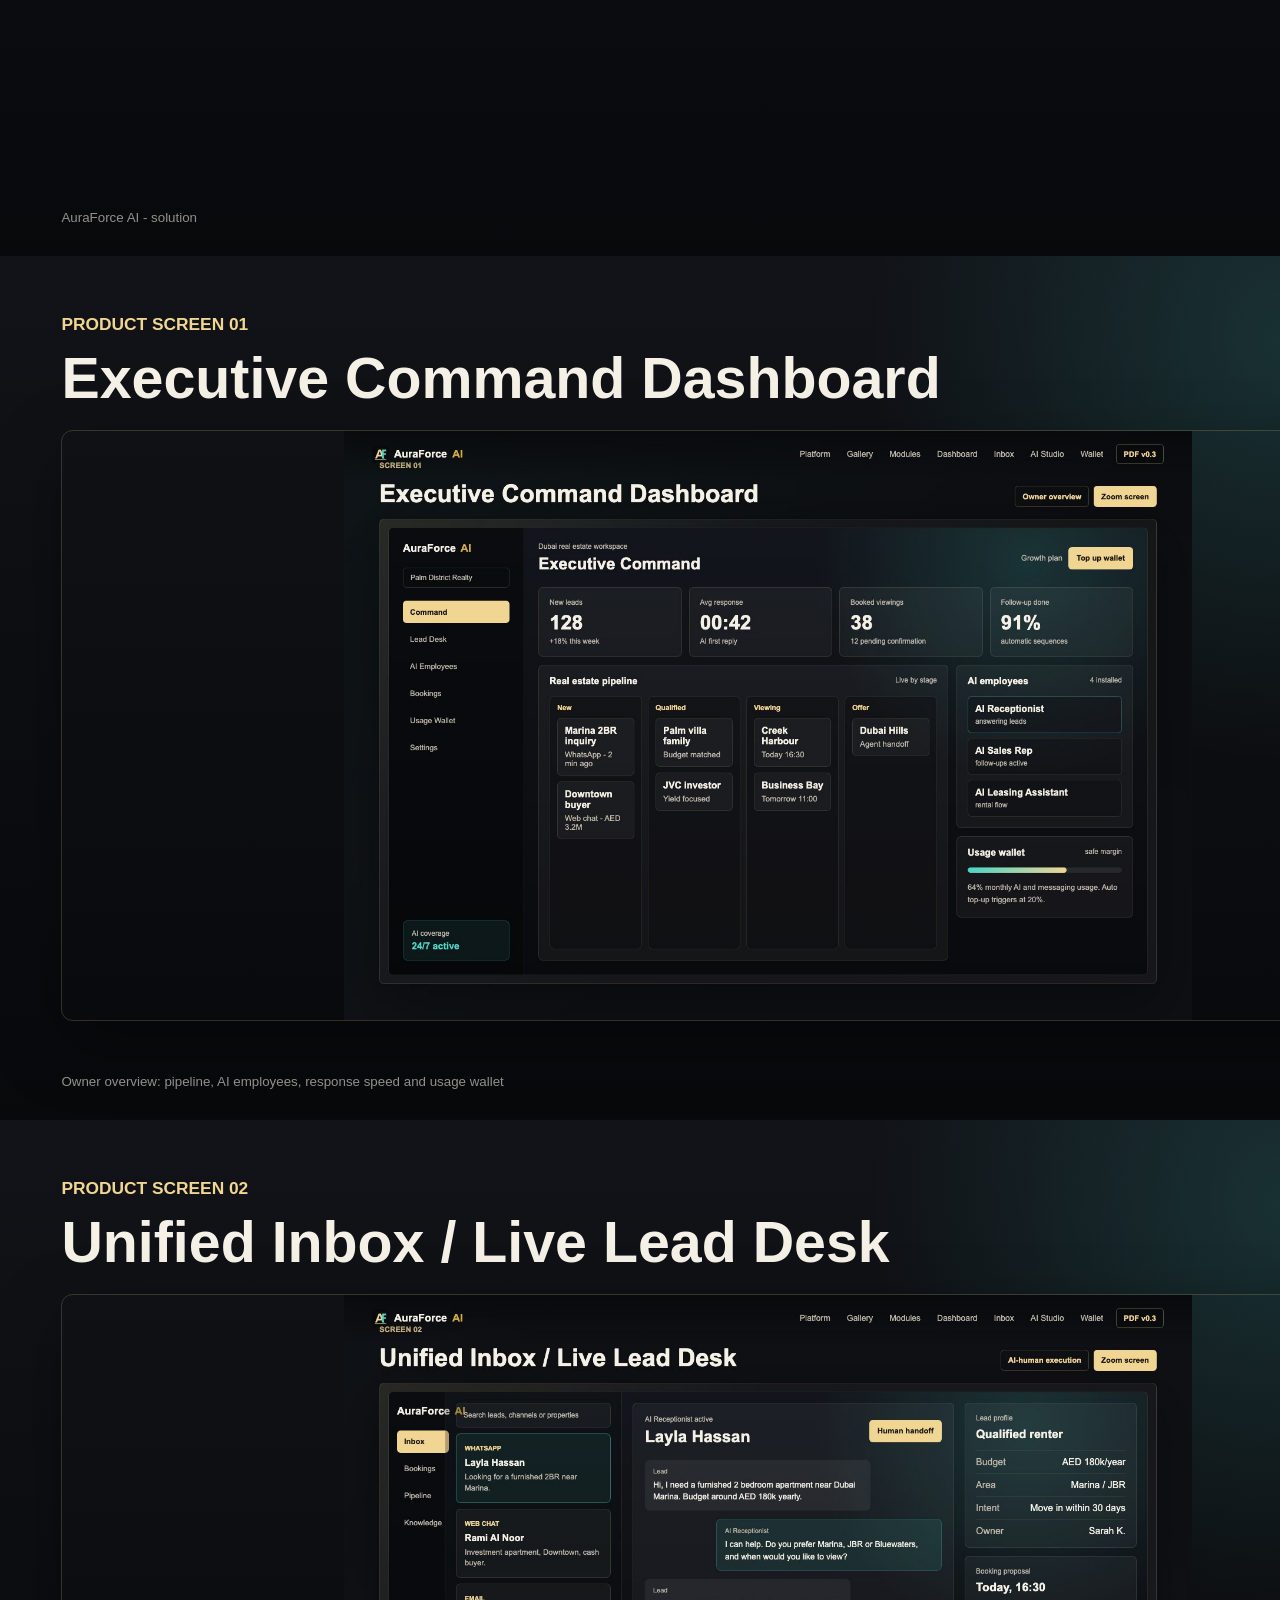
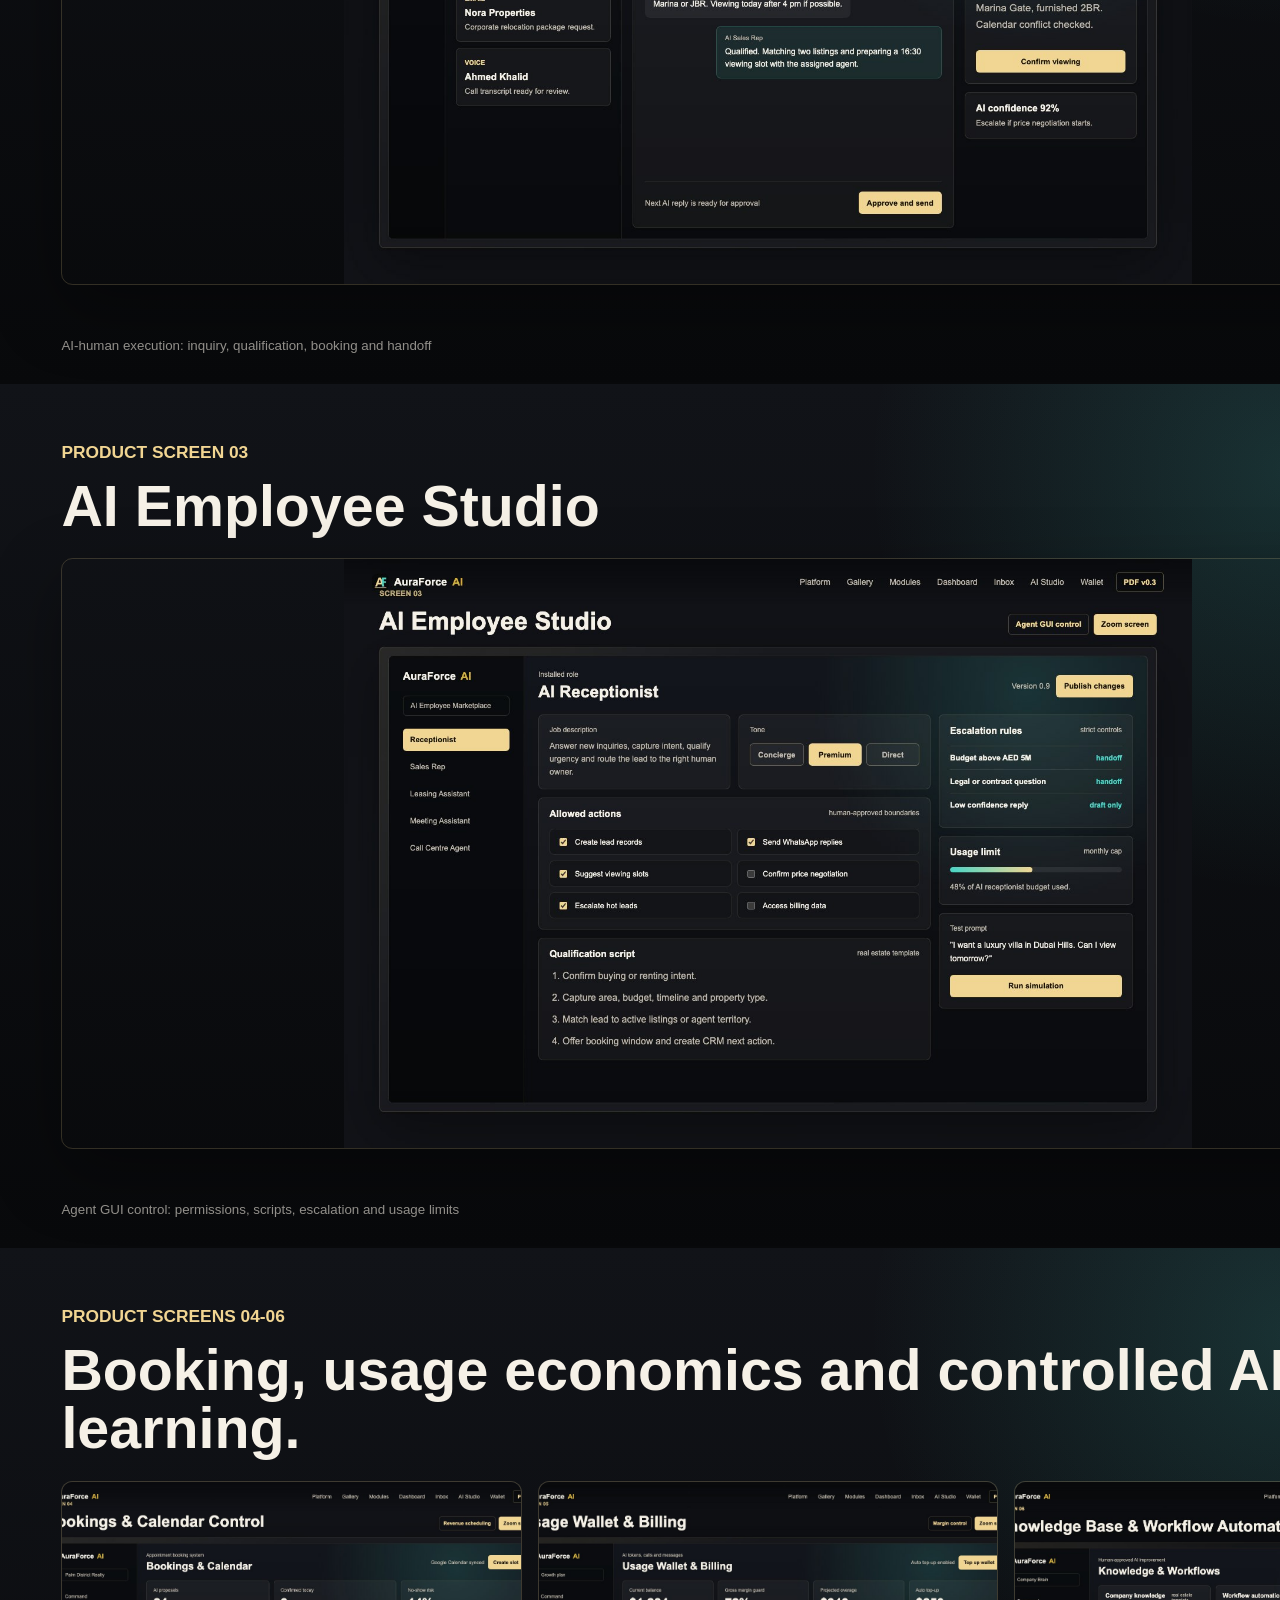
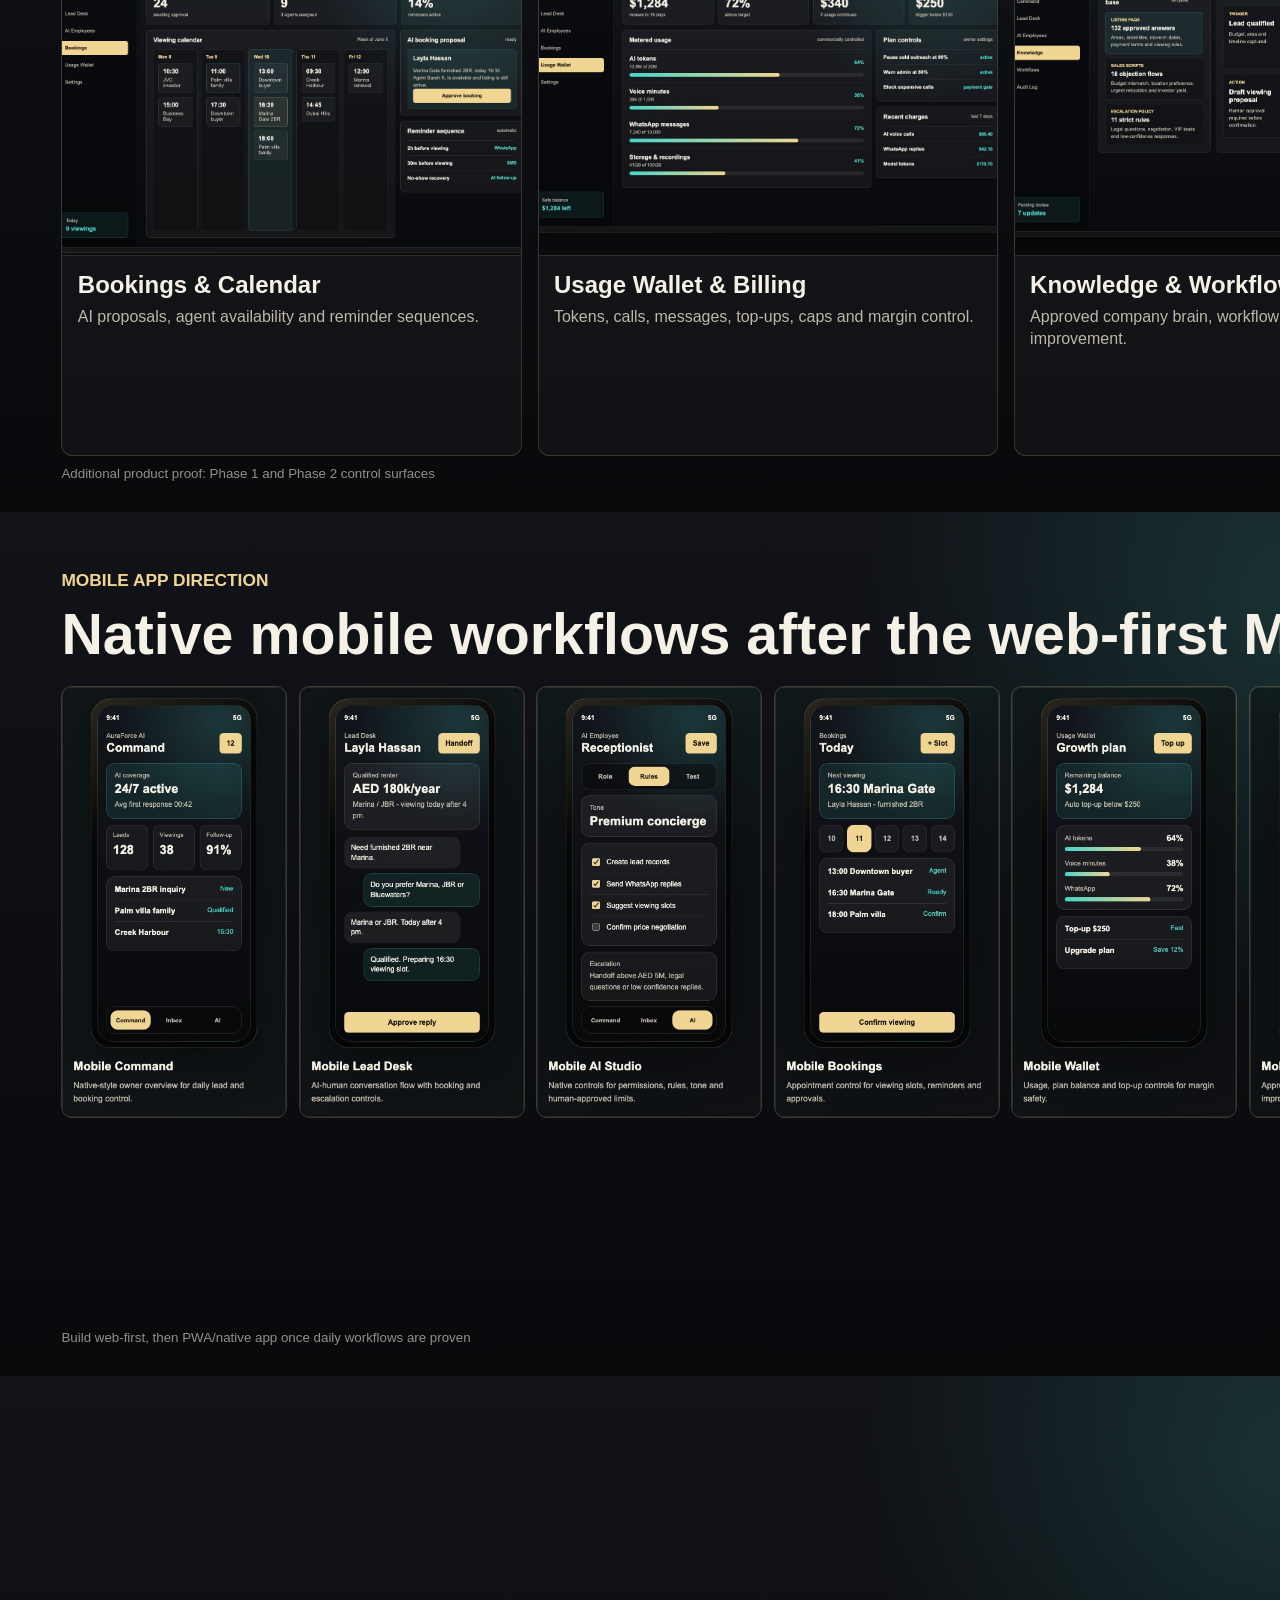
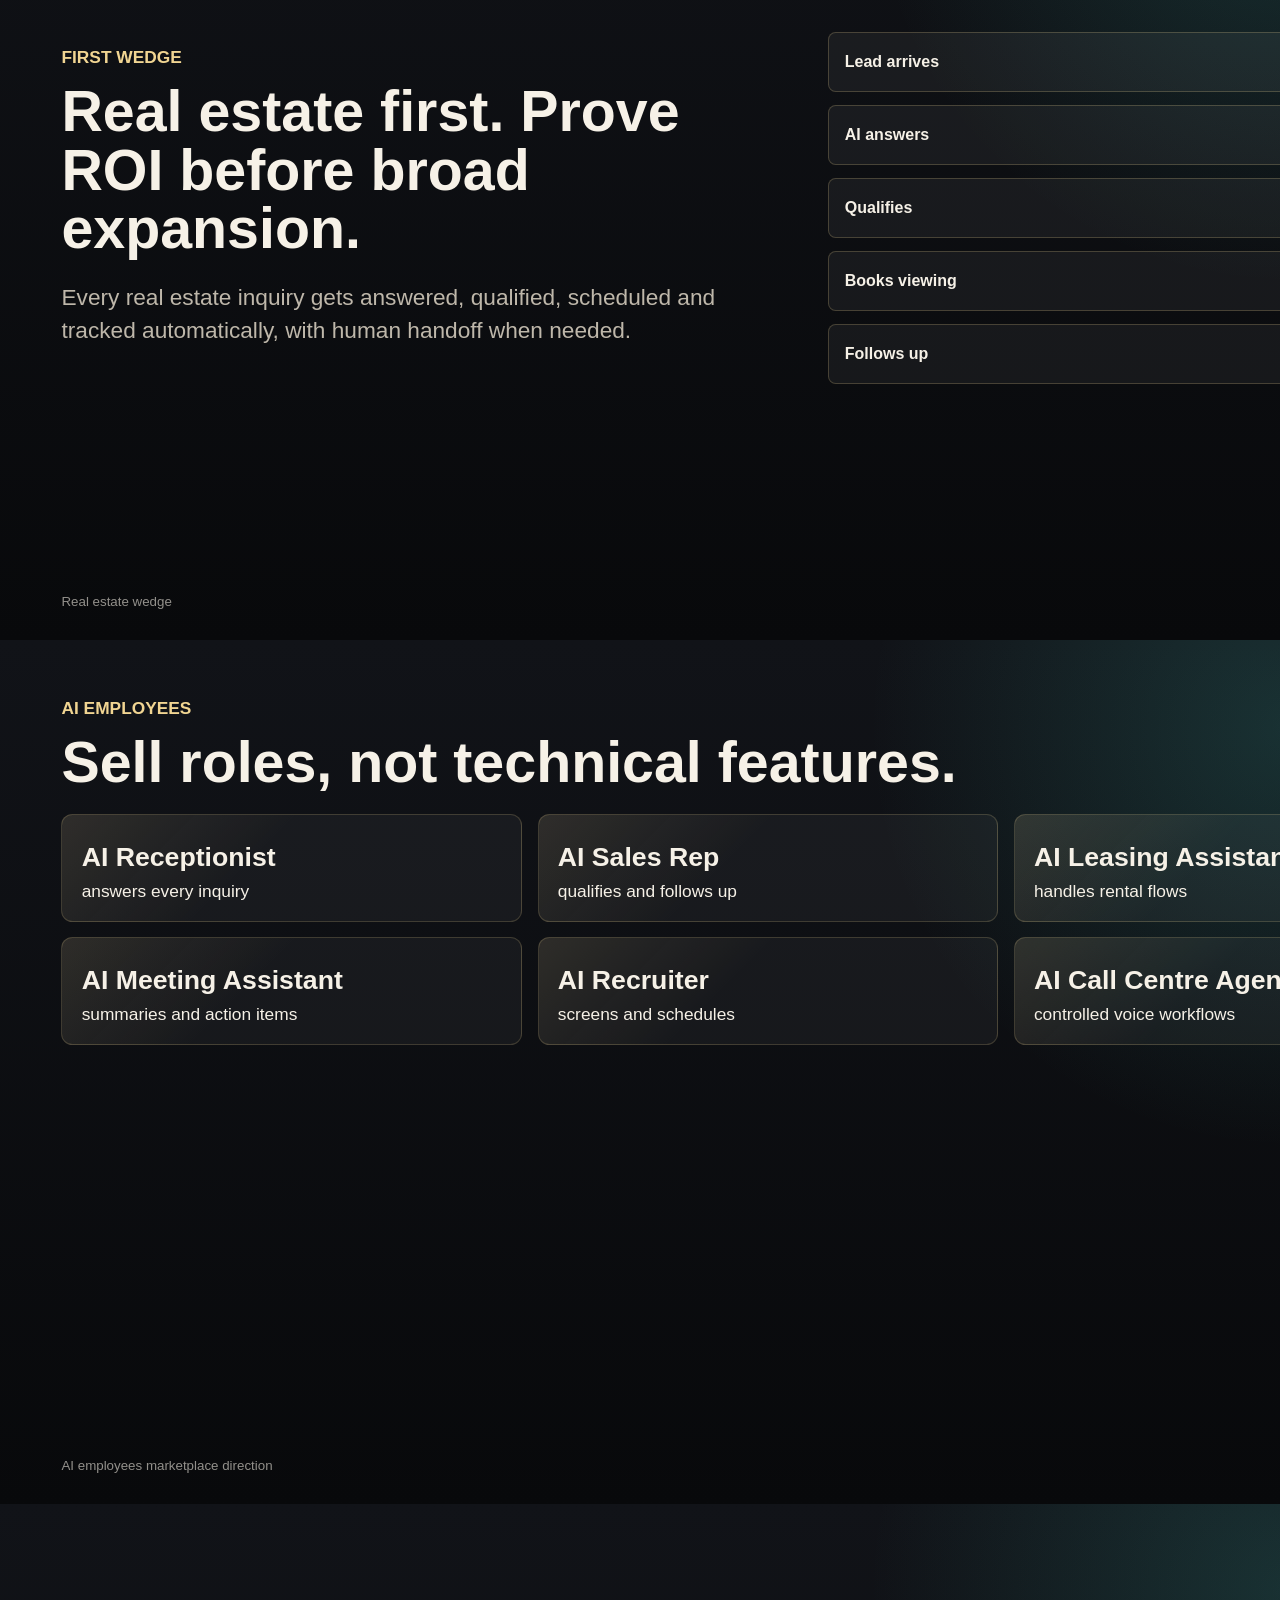
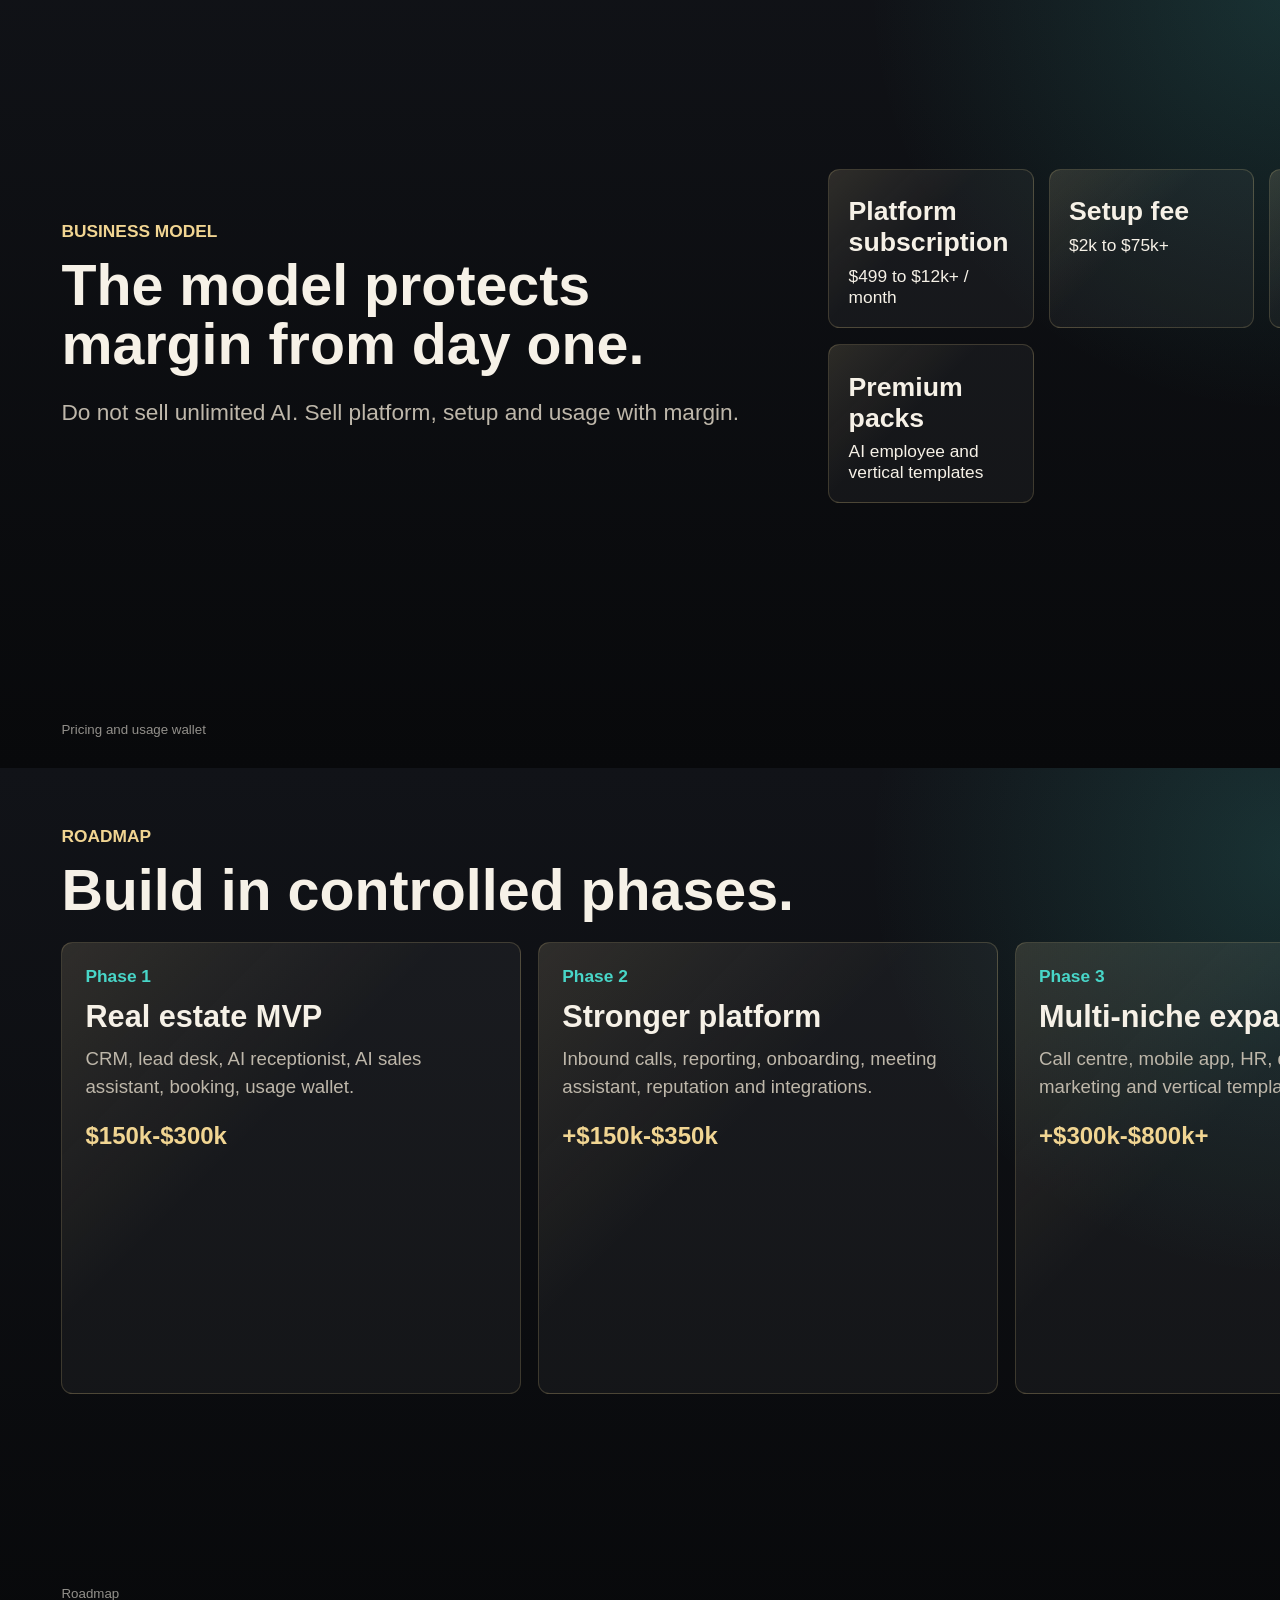
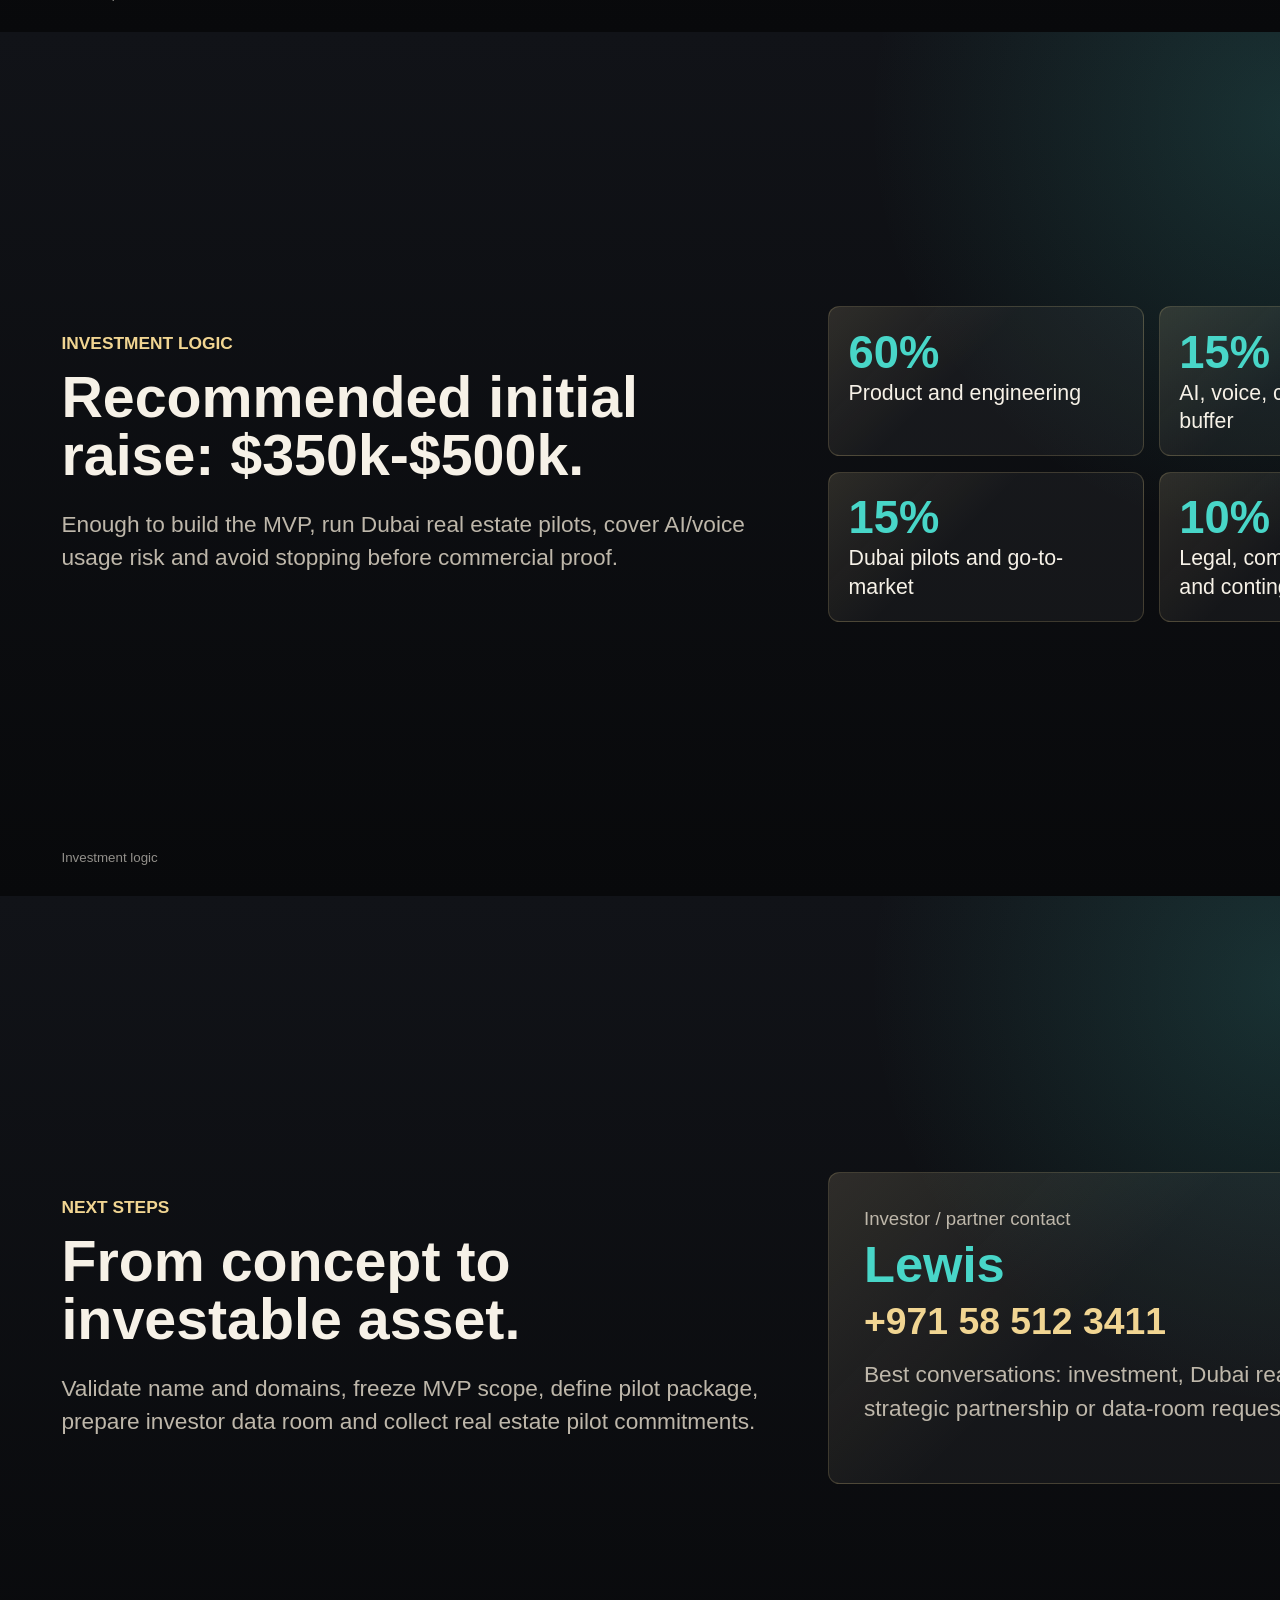
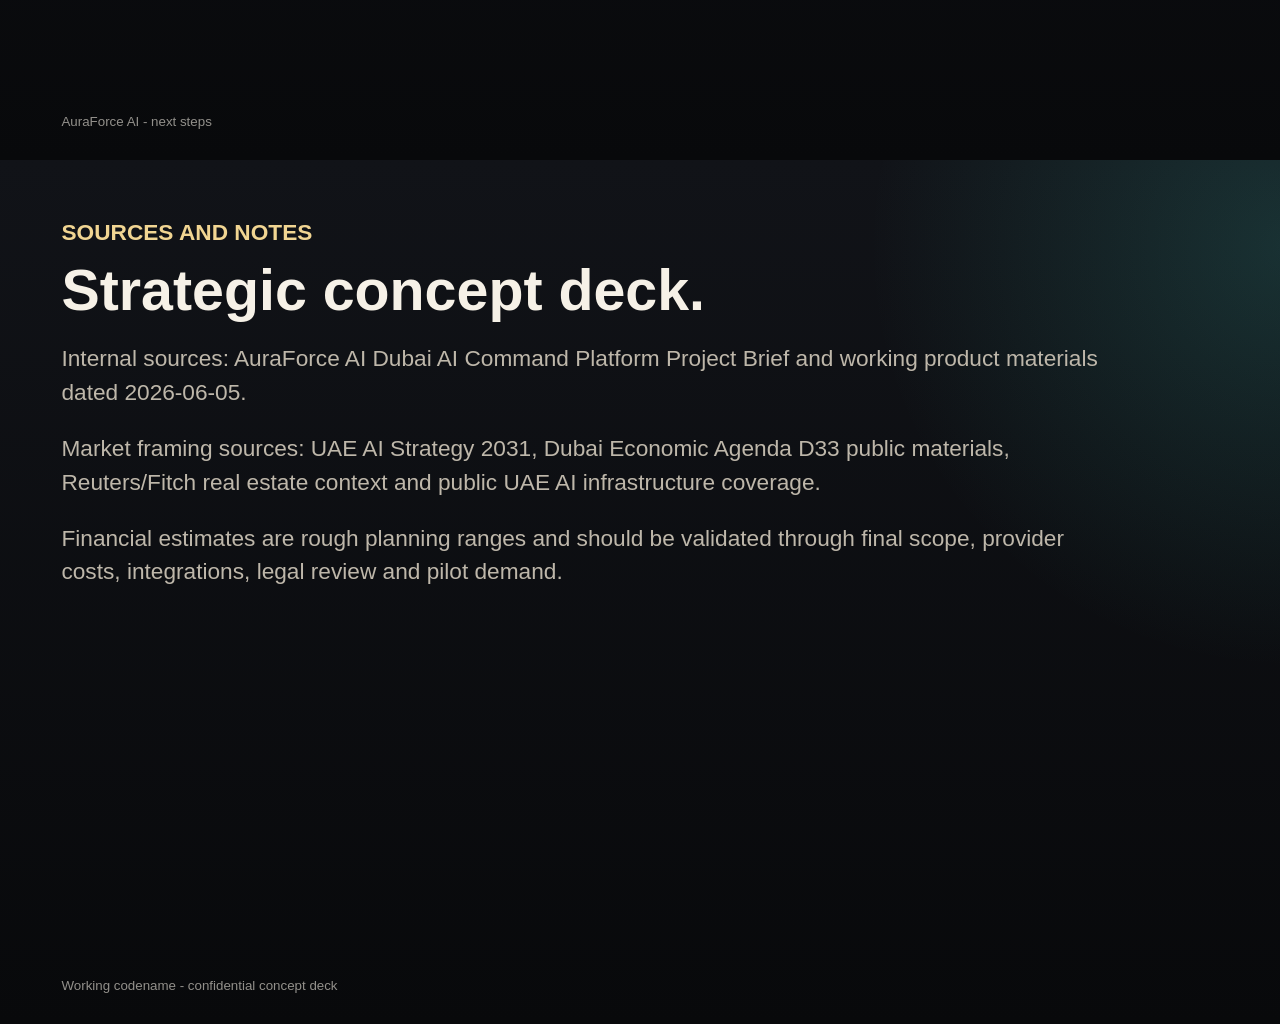
==== commit 66395863: "Add expanded product screens and root redirect" ====
--- a/web/pitch-v0-2.html
+++ b/web/pitch-v0-2.html
@@ -3,7 +3,7 @@
   <head>
     <meta charset="utf-8">
     <meta name="viewport" content="width=device-width, initial-scale=1">
-    <title>AuraForce AI Investment Pitch v0.2</title>
+    <title>AuraForce AI Investment Pitch v0.3</title>
     <link rel="icon" type="image/svg+xml" href="../brand/auraforce-logo.svg">
     <link rel="stylesheet" href="pitch.css">
   </head>
@@ -24,7 +24,7 @@
               <span>Real estate first</span>
               <span>AI employees</span>
               <span>Usage wallet</span>
-              <span>15-slide v0.2</span>
+              <span>16-slide v0.3</span>
             </div>
           </div>
           <div class="deck-card">
@@ -33,7 +33,7 @@
             <p>Build MVP, run Dubai pilots and create commercial proof.</p>
           </div>
         </div>
-        <footer>AuraForce AI Investment Pitch v0.2 - confidential concept deck</footer>
+        <footer>AuraForce AI Investment Pitch v0.3 - confidential concept deck</footer>
       </section>
 
       <section class="slide">
@@ -118,6 +118,31 @@
         <footer>Agent GUI control: permissions, scripts, escalation and usage limits</footer>
       </section>
 
+      <section class="slide proof-screen-slide">
+        <div class="slide-content">
+          <p class="eyebrow">Product screens 04-06</p>
+          <h2>Booking, usage economics and controlled AI learning.</h2>
+          <div class="proof-screen-grid">
+            <article>
+              <img src="../assets/screens/04-bookings-calendar.png" alt="AuraForce AI bookings and calendar">
+              <strong>Bookings & Calendar</strong>
+              <span>AI proposals, agent availability and reminder sequences.</span>
+            </article>
+            <article>
+              <img src="../assets/screens/05-usage-wallet-billing.png" alt="AuraForce AI usage wallet and billing">
+              <strong>Usage Wallet & Billing</strong>
+              <span>Tokens, calls, messages, top-ups, caps and margin control.</span>
+            </article>
+            <article>
+              <img src="../assets/screens/06-knowledge-workflows.png" alt="AuraForce AI knowledge base and workflows">
+              <strong>Knowledge & Workflows</strong>
+              <span>Approved company brain, workflow rules and safe AI improvement.</span>
+            </article>
+          </div>
+        </div>
+        <footer>Additional product proof: Phase 1 and Phase 2 control surfaces</footer>
+      </section>
+
       <section class="slide mobile-slide">
         <div class="slide-content">
           <p class="eyebrow">Mobile app direction</p>
@@ -126,6 +151,9 @@
             <img src="../assets/screens/mobile-01-command.png" alt="AuraForce mobile command">
             <img src="../assets/screens/mobile-02-lead-desk.png" alt="AuraForce mobile lead desk">
             <img src="../assets/screens/mobile-03-ai-studio.png" alt="AuraForce mobile AI studio">
+            <img src="../assets/screens/mobile-04-bookings.png" alt="AuraForce mobile bookings">
+            <img src="../assets/screens/mobile-05-wallet.png" alt="AuraForce mobile wallet">
+            <img src="../assets/screens/mobile-06-knowledge.png" alt="AuraForce mobile knowledge">
           </div>
         </div>
         <footer>Build web-first, then PWA/native app once daily workflows are proven</footer>
--- a/web/pitch.css
+++ b/web/pitch.css
@@ -267,6 +267,51 @@
   box-shadow: 0 0.24in 0.7in rgba(0, 0, 0, 0.34);
 }
 
+.proof-screen-slide .slide-content {
+  display: grid;
+  grid-template-rows: auto auto minmax(0, 1fr);
+}
+
+.proof-screen-grid {
+  display: grid;
+  grid-template-columns: repeat(3, 1fr);
+  gap: 0.16in;
+}
+
+.proof-screen-grid article {
+  overflow: hidden;
+  border: 1px solid rgba(241, 213, 146, 0.18);
+  border-radius: 0.12in;
+  background: rgba(255, 255, 255, 0.035);
+}
+
+.proof-screen-grid img {
+  width: 100%;
+  height: 3.9in;
+  display: block;
+  object-fit: cover;
+  object-position: top center;
+  border-bottom: 1px solid rgba(241, 213, 146, 0.12);
+}
+
+.proof-screen-grid strong,
+.proof-screen-grid span {
+  display: block;
+  padding: 0 0.16in;
+}
+
+.proof-screen-grid strong {
+  margin-top: 0.15in;
+  font-size: 18pt;
+}
+
+.proof-screen-grid span {
+  margin: 0.08in 0 0.16in;
+  color: var(--muted);
+  font-size: 12pt;
+  line-height: 1.35;
+}
+
 .mobile-slide .slide-content {
   display: grid;
   grid-template-rows: auto auto minmax(0, 1fr);
@@ -274,14 +319,14 @@
 
 .mobile-strip {
   display: grid;
-  grid-template-columns: repeat(3, 1fr);
-  gap: 0.25in;
+  grid-template-columns: repeat(6, 1fr);
+  gap: 0.12in;
   align-items: start;
 }
 
 .mobile-strip img {
   width: 100%;
-  max-height: 6.18in;
+  max-height: 5.58in;
   object-fit: contain;
   border: 1px solid rgba(241, 213, 146, 0.18);
   border-radius: 0.12in;
